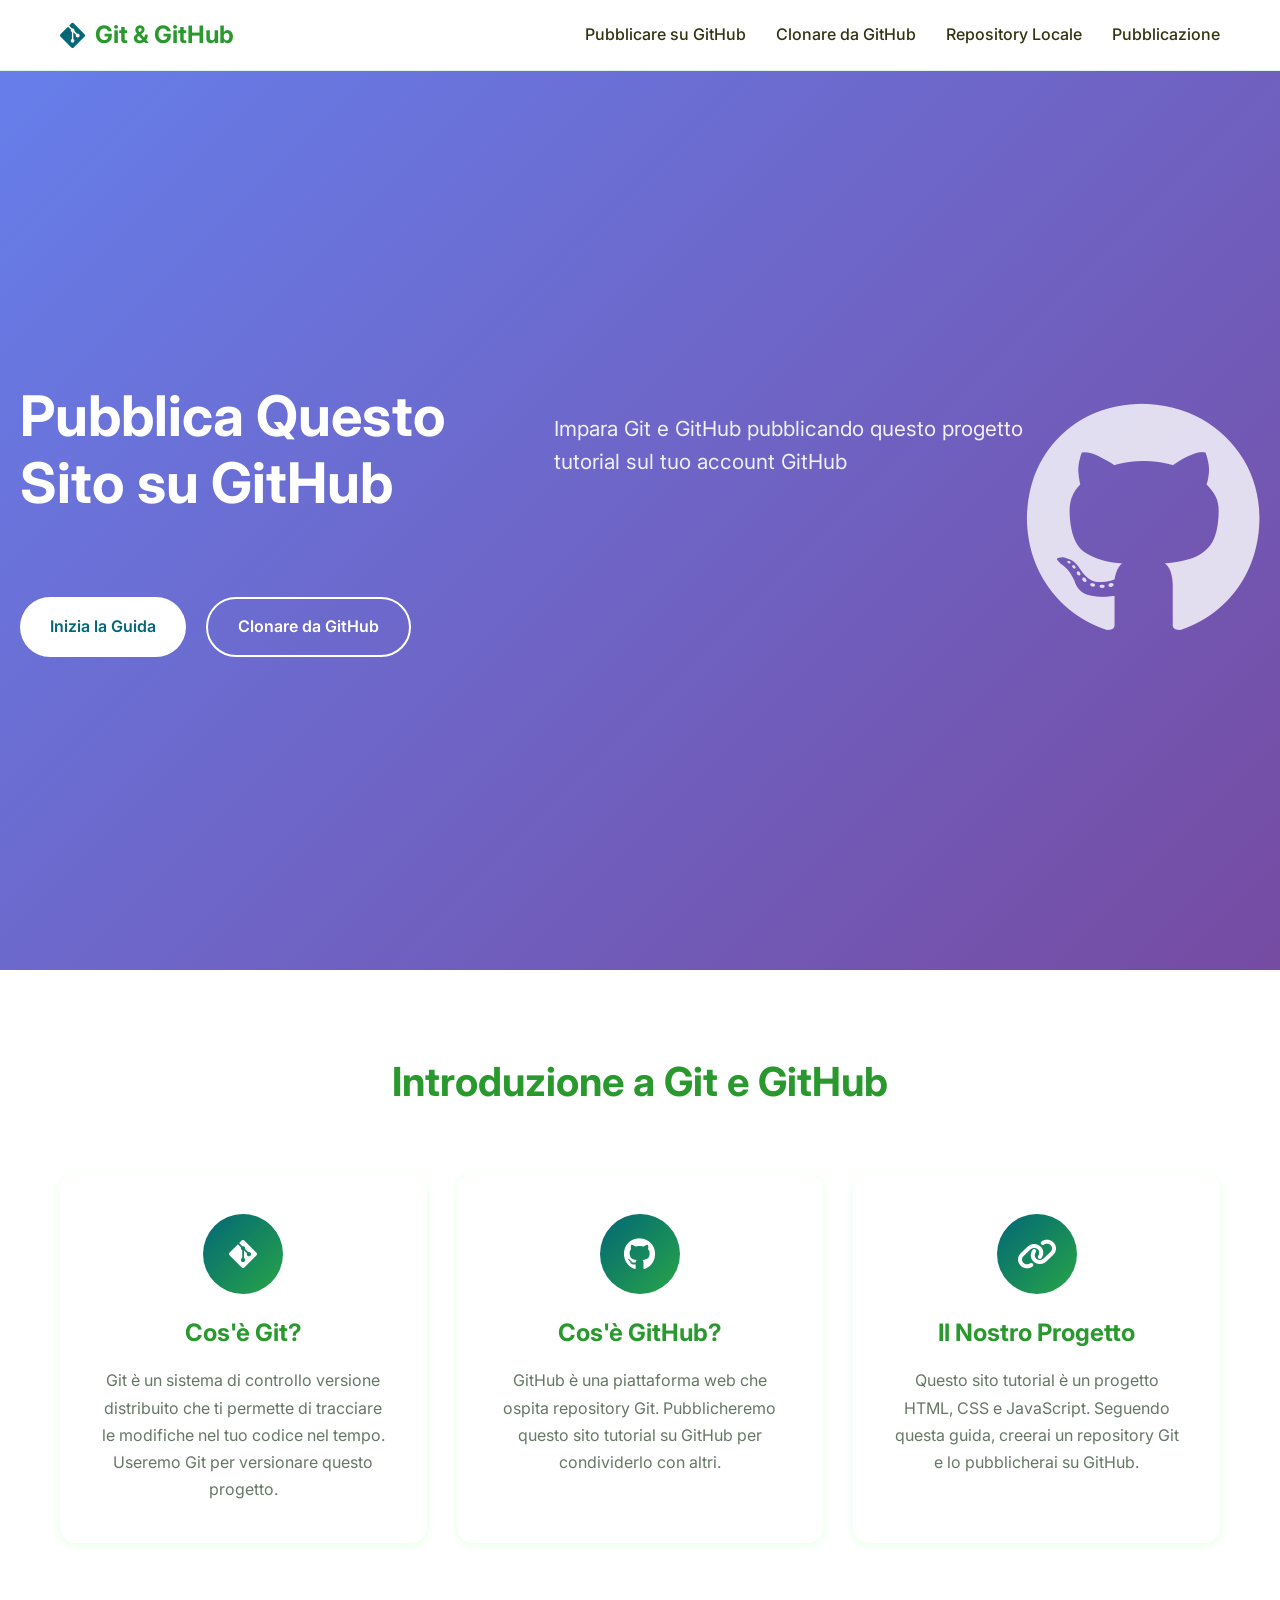
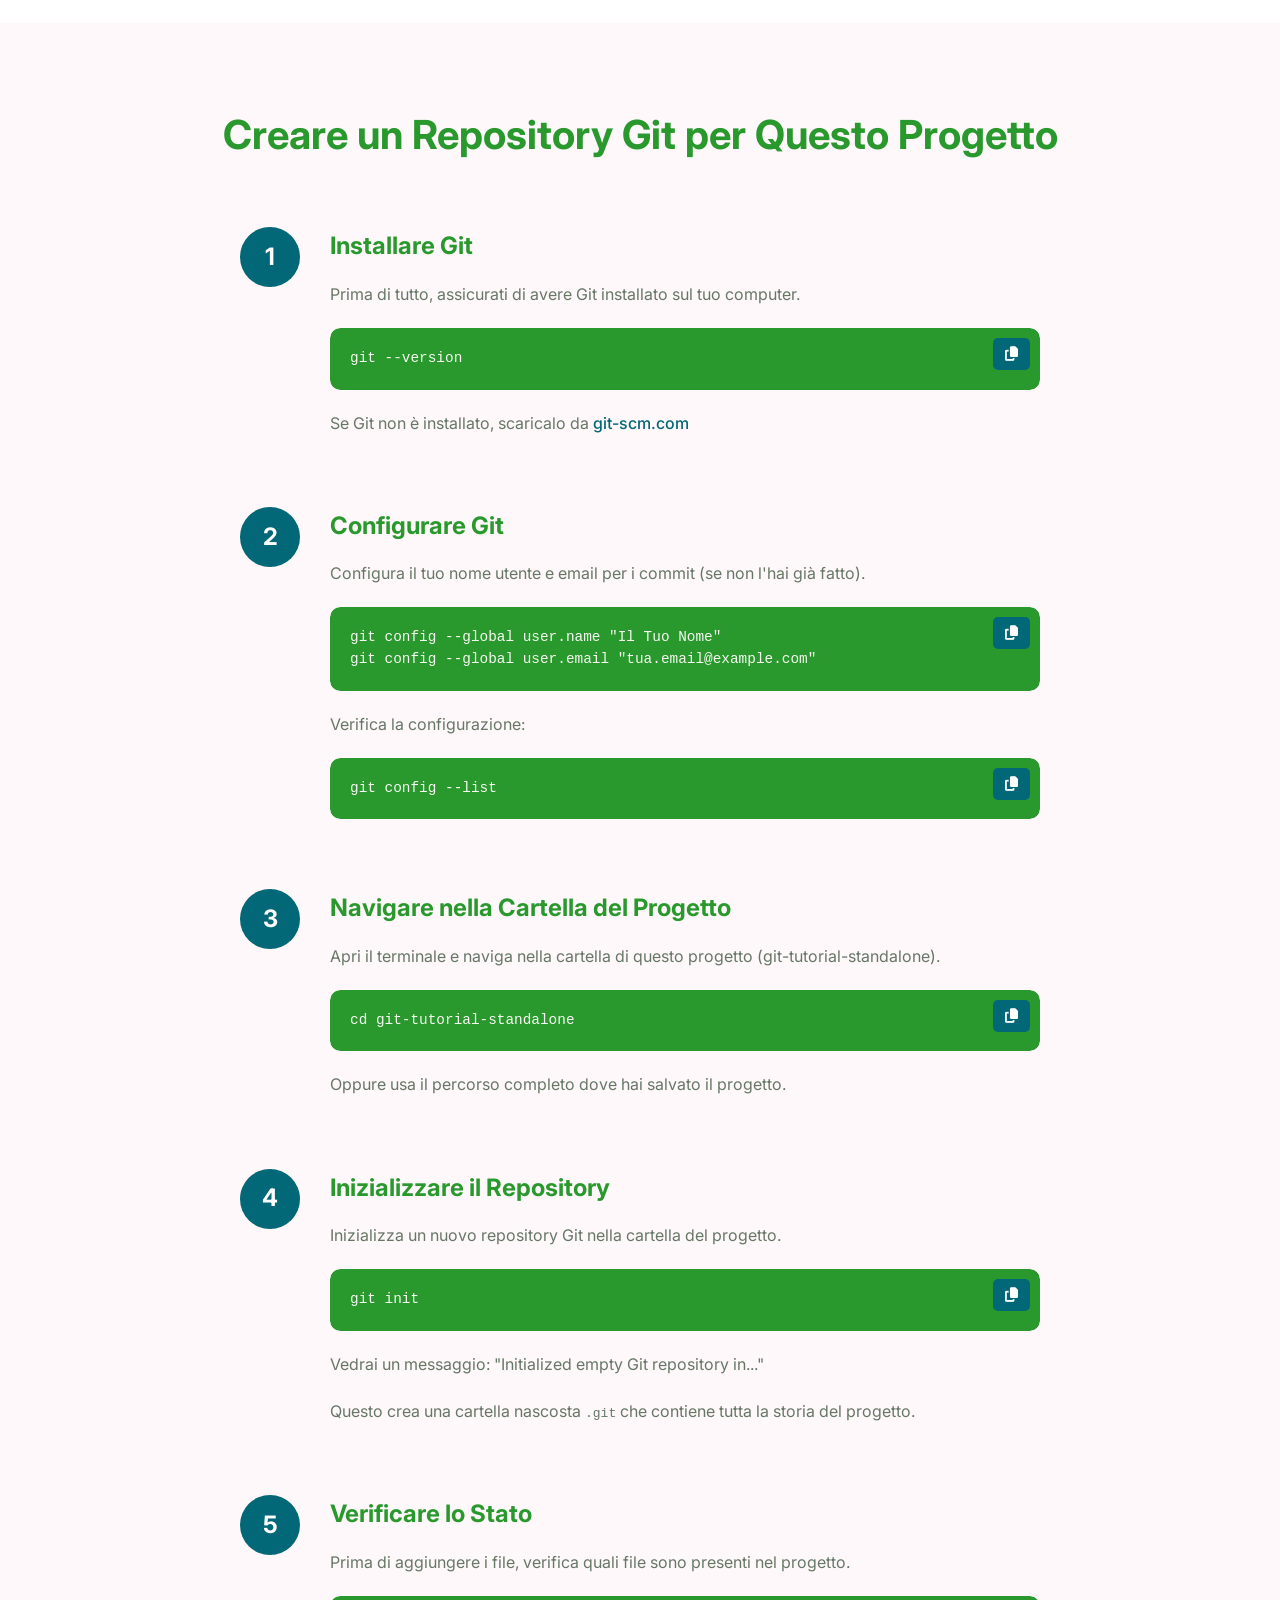
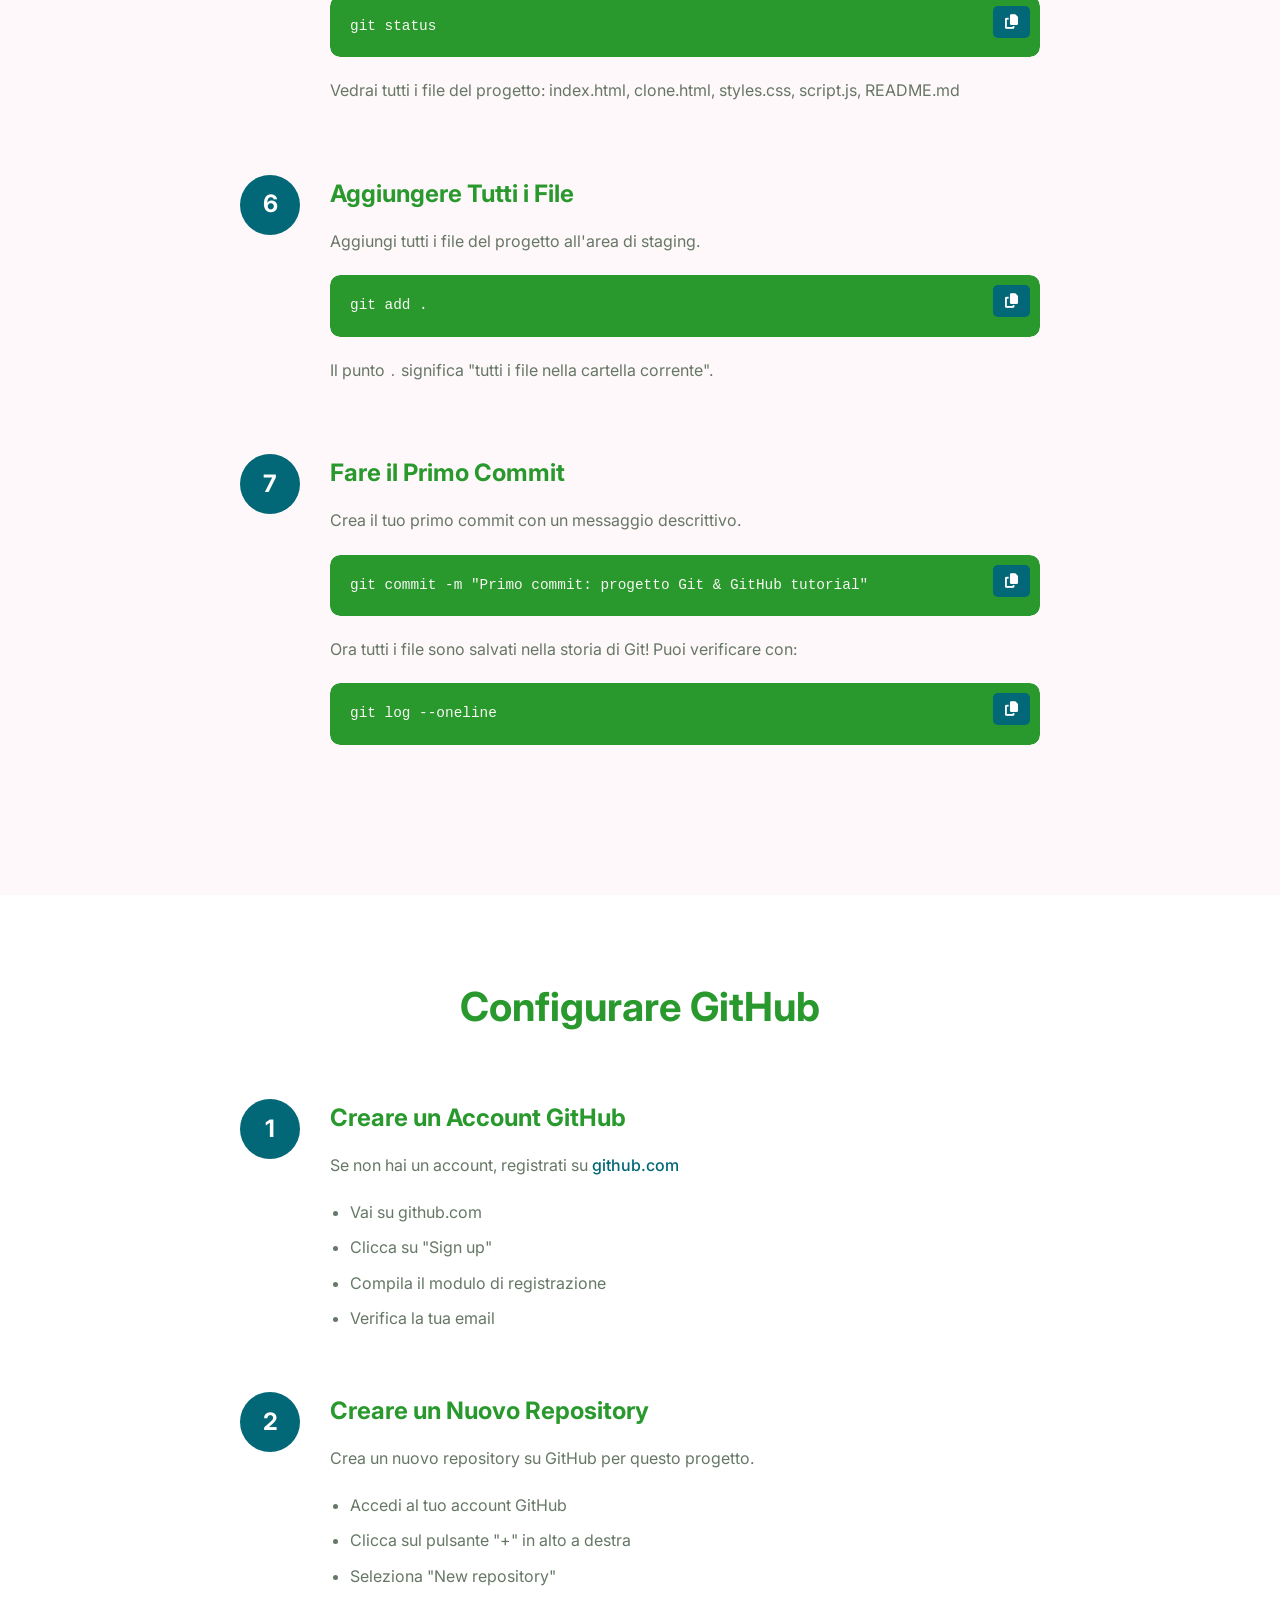
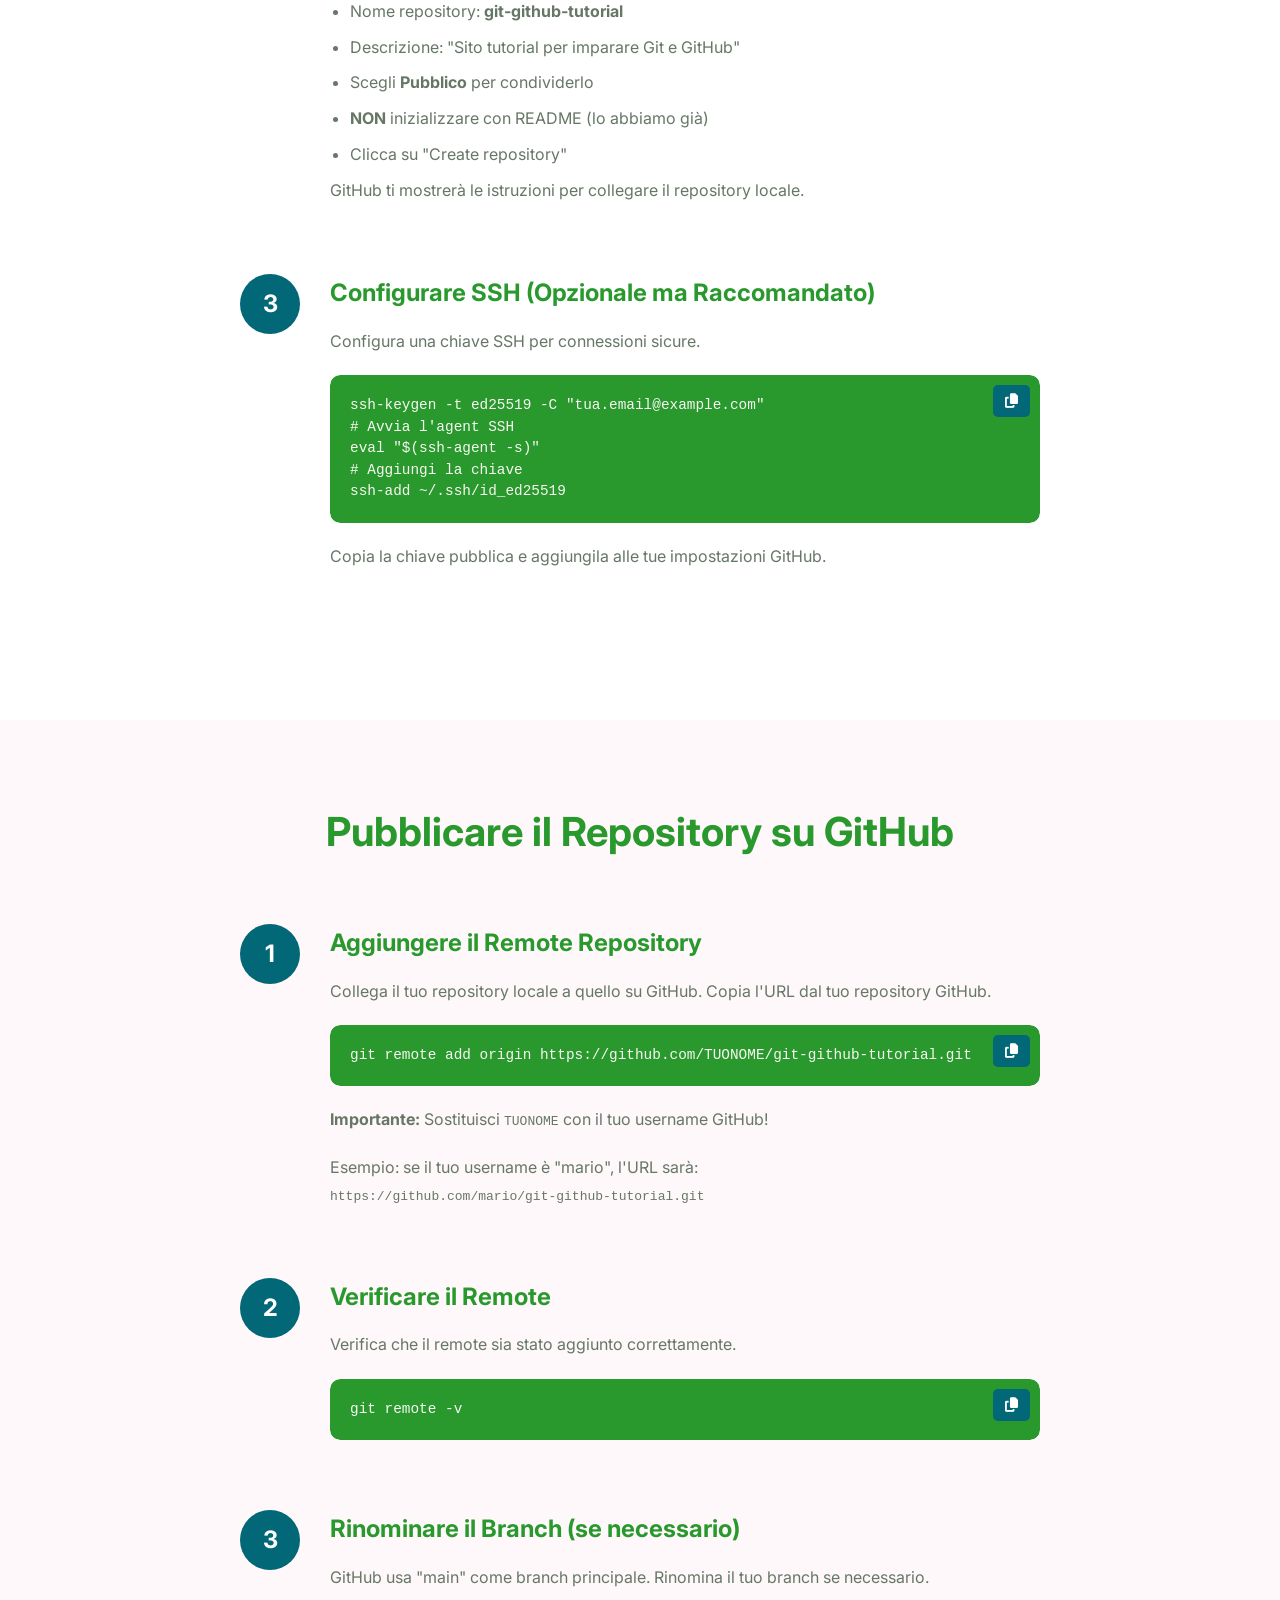
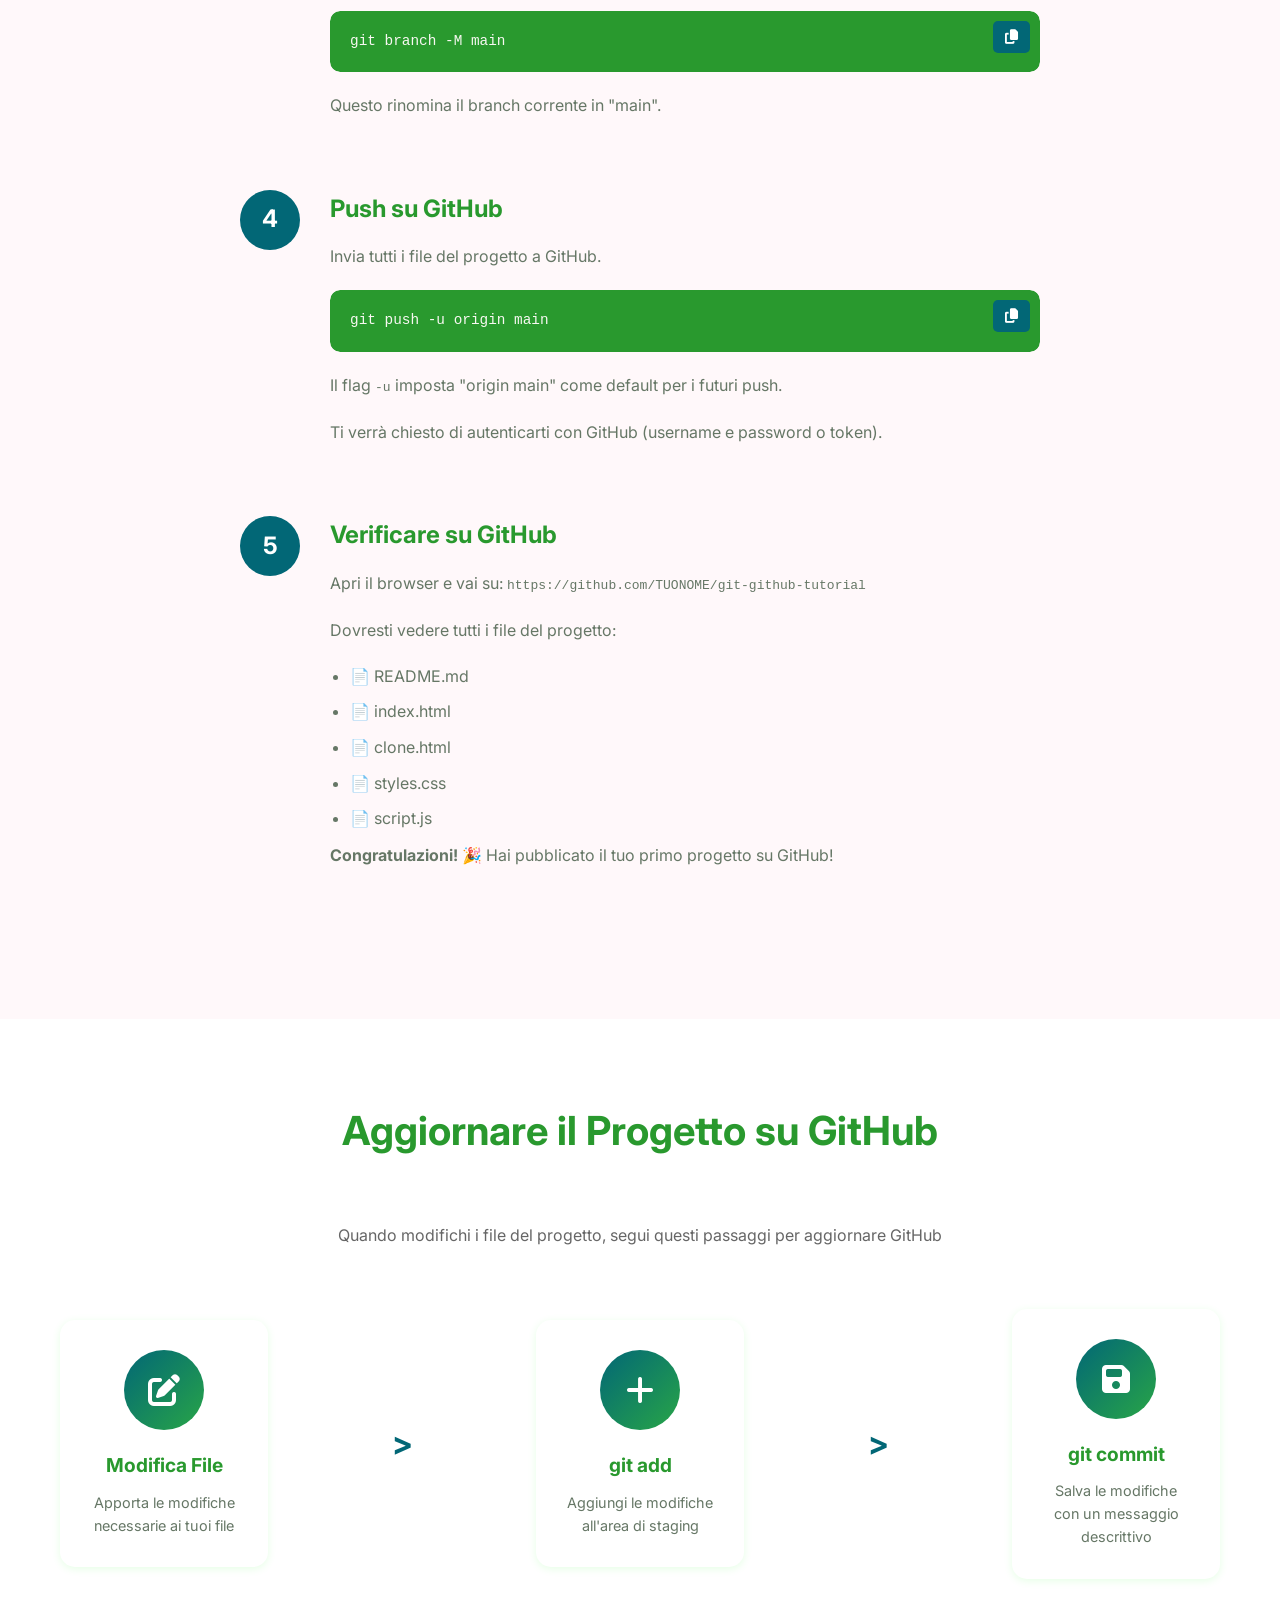
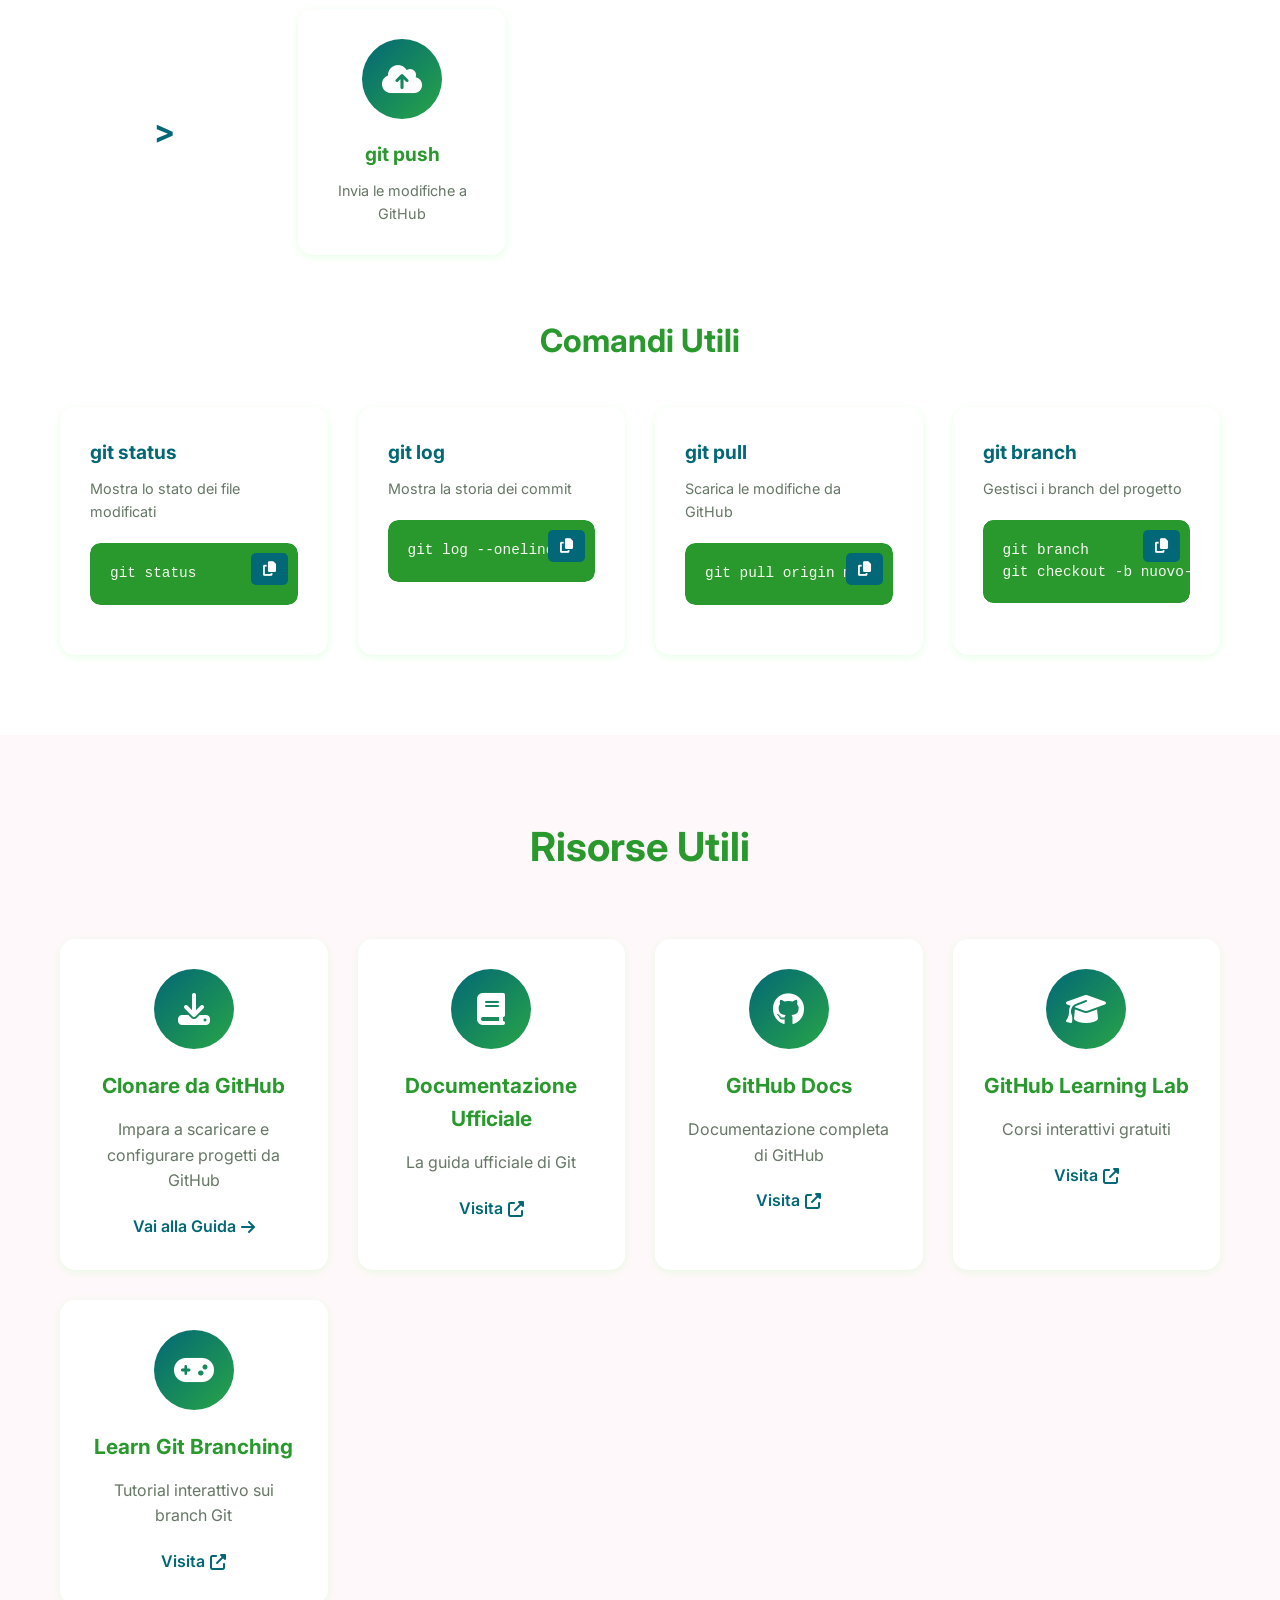
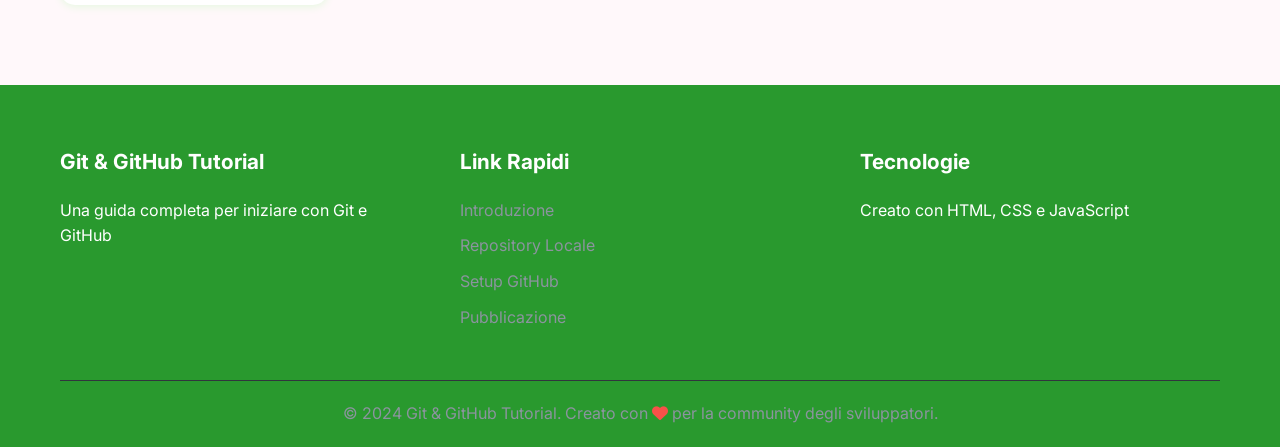
==== index.html @ 76f64893 "Add files via upload" ====
<!DOCTYPE html>
<html lang="it">
<head>
    <meta charset="UTF-8">
    <meta name="viewport" content="width=device-width, initial-scale=1.0">
    <title>Git & GitHub - Guida Completa</title>
    <link rel="stylesheet" href="styles.css">
    <link href="https://fonts.googleapis.com/css2?family=Inter:wght@300;400;500;600;700&display=swap" rel="stylesheet">
    <link rel="stylesheet" href="https://cdnjs.cloudflare.com/ajax/libs/font-awesome/6.4.0/css/all.min.css">
</head>
<body>
    <header>
        <nav class="navbar">
            <div class="nav-container">
                <div class="nav-logo">
                    <i class="fab fa-git-alt"></i>
                    <span>Git & GitHub</span>
                </div>
                <ul class="nav-menu">
                    <li><a href="index.html">Pubblicare su GitHub</a></li>
                    <li><a href="clone.html">Clonare da GitHub</a></li>
                    <li><a href="#local-repo">Repository Locale</a></li>
                    <li><a href="#publish">Pubblicazione</a></li>
                </ul>
                <div class="hamburger">
                    <span></span>
                    <span></span>
                    <span></span>
                </div>
            </div>
        </nav>
    </header>

    <main>
        <section id="hero">
            <div class="hero-content">
                <h1>Pubblica Questo Sito su GitHub</h1>
                <p>Impara Git e GitHub pubblicando questo progetto tutorial sul tuo account GitHub</p>
                <div class="hero-buttons">
                    <a href="#local-repo" class="btn btn-primary">Inizia la Guida</a>
                    <a href="clone.html" class="btn btn-secondary">Clonare da GitHub</a>
                </div>
            </div>
            <div class="hero-image">
                <i class="fab fa-github"></i>
            </div>
        </section>

        <section id="introduction" class="section">
            <div class="container">
                <h2>Introduzione a Git e GitHub</h2>
                <div class="cards-grid">
                    <div class="card">
                        <div class="card-icon">
                            <i class="fab fa-git-alt"></i>
                        </div>
                        <h3>Cos'è Git?</h3>
                        <p>Git è un sistema di controllo versione distribuito che ti permette di tracciare le modifiche nel tuo codice nel tempo. Useremo Git per versionare questo progetto.</p>
                    </div>
                    <div class="card">
                        <div class="card-icon">
                            <i class="fab fa-github"></i>
                        </div>
                        <h3>Cos'è GitHub?</h3>
                        <p>GitHub è una piattaforma web che ospita repository Git. Pubblicheremo questo sito tutorial su GitHub per condividerlo con altri.</p>
                    </div>
                    <div class="card">
                        <div class="card-icon">
                            <i class="fas fa-link"></i>
                        </div>
                        <h3>Il Nostro Progetto</h3>
                        <p>Questo sito tutorial è un progetto HTML, CSS e JavaScript. Seguendo questa guida, creerai un repository Git e lo pubblicherai su GitHub.</p>
                    </div>
                </div>
            </div>
        </section>

        <section id="local-repo" class="section section-dark">
            <div class="container">
                <h2>Creare un Repository Git per Questo Progetto</h2>
                <div class="steps-container">
                    <div class="step" data-step="1">
                        <div class="step-number">1</div>
                        <div class="step-content">
                            <h3>Installare Git</h3>
                            <p>Prima di tutto, assicurati di avere Git installato sul tuo computer.</p>
                            <div class="code-block">
                                <button class="copy-btn" data-code="git --version">
                                    <i class="fas fa-copy"></i>
                                </button>
                                <pre><code>git --version</code></pre>
                            </div>
                            <p>Se Git non è installato, scaricalo da <a href="https://git-scm.com" target="_blank">git-scm.com</a></p>
                        </div>
                    </div>

                    <div class="step" data-step="2">
                        <div class="step-number">2</div>
                        <div class="step-content">
                            <h3>Configurare Git</h3>
                            <p>Configura il tuo nome utente e email per i commit (se non l'hai già fatto).</p>
                            <div class="code-block">
                                <button class="copy-btn" data-code="git config --global user.name &quot;Il Tuo Nome&quot;&#10;git config --global user.email &quot;tua.email@example.com&quot;">
                                    <i class="fas fa-copy"></i>
                                </button>
                                <pre><code>git config --global user.name "Il Tuo Nome"
git config --global user.email "tua.email@example.com"</code></pre>
                            </div>
                            <p>Verifica la configurazione:</p>
                            <div class="code-block">
                                <button class="copy-btn" data-code="git config --list">
                                    <i class="fas fa-copy"></i>
                                </button>
                                <pre><code>git config --list</code></pre>
                            </div>
                        </div>
                    </div>

                    <div class="step" data-step="3">
                        <div class="step-number">3</div>
                        <div class="step-content">
                            <h3>Navigare nella Cartella del Progetto</h3>
                            <p>Apri il terminale e naviga nella cartella di questo progetto (git-tutorial-standalone).</p>
                            <div class="code-block">
                                <button class="copy-btn" data-code="cd git-tutorial-standalone">
                                    <i class="fas fa-copy"></i>
                                </button>
                                <pre><code>cd git-tutorial-standalone</code></pre>
                            </div>
                            <p>Oppure usa il percorso completo dove hai salvato il progetto.</p>
                        </div>
                    </div>

                    <div class="step" data-step="4">
                        <div class="step-number">4</div>
                        <div class="step-content">
                            <h3>Inizializzare il Repository</h3>
                            <p>Inizializza un nuovo repository Git nella cartella del progetto.</p>
                            <div class="code-block">
                                <button class="copy-btn" data-code="git init">
                                    <i class="fas fa-copy"></i>
                                </button>
                                <pre><code>git init</code></pre>
                            </div>
                            <p>Vedrai un messaggio: "Initialized empty Git repository in..."</p>
                            <p>Questo crea una cartella nascosta <code>.git</code> che contiene tutta la storia del progetto.</p>
                        </div>
                    </div>

                    <div class="step" data-step="5">
                        <div class="step-number">5</div>
                        <div class="step-content">
                            <h3>Verificare lo Stato</h3>
                            <p>Prima di aggiungere i file, verifica quali file sono presenti nel progetto.</p>
                            <div class="code-block">
                                <button class="copy-btn" data-code="git status">
                                    <i class="fas fa-copy"></i>
                                </button>
                                <pre><code>git status</code></pre>
                            </div>
                            <p>Vedrai tutti i file del progetto: index.html, clone.html, styles.css, script.js, README.md</p>
                        </div>
                    </div>

                    <div class="step" data-step="6">
                        <div class="step-number">6</div>
                        <div class="step-content">
                            <h3>Aggiungere Tutti i File</h3>
                            <p>Aggiungi tutti i file del progetto all'area di staging.</p>
                            <div class="code-block">
                                <button class="copy-btn" data-code="git add .">
                                    <i class="fas fa-copy"></i>
                                </button>
                                <pre><code>git add .</code></pre>
                            </div>
                            <p>Il punto <code>.</code> significa "tutti i file nella cartella corrente".</p>
                        </div>
                    </div>

                    <div class="step" data-step="7">
                        <div class="step-number">7</div>
                        <div class="step-content">
                            <h3>Fare il Primo Commit</h3>
                            <p>Crea il tuo primo commit con un messaggio descrittivo.</p>
                            <div class="code-block">
                                <button class="copy-btn" data-code="git commit -m &quot;Primo commit: progetto Git & GitHub tutorial&quot;">
                                    <i class="fas fa-copy"></i>
                                </button>
                                <pre><code>git commit -m "Primo commit: progetto Git & GitHub tutorial"</code></pre>
                            </div>
                            <p>Ora tutti i file sono salvati nella storia di Git! Puoi verificare con:</p>
                            <div class="code-block">
                                <button class="copy-btn" data-code="git log --oneline">
                                    <i class="fas fa-copy"></i>
                                </button>
                                <pre><code>git log --oneline</code></pre>
                            </div>
                        </div>
                    </div>
                </div>
            </div>
        </section>

        <section id="github-setup" class="section">
            <div class="container">
                <h2>Configurare GitHub</h2>
                <div class="steps-container">
                    <div class="step" data-step="1">
                        <div class="step-number">1</div>
                        <div class="step-content">
                            <h3>Creare un Account GitHub</h3>
                            <p>Se non hai un account, registrati su <a href="https://github.com" target="_blank">github.com</a></p>
                            <ul>
                                <li>Vai su github.com</li>
                                <li>Clicca su "Sign up"</li>
                                <li>Compila il modulo di registrazione</li>
                                <li>Verifica la tua email</li>
                            </ul>
                        </div>
                    </div>

                    <div class="step" data-step="2">
                        <div class="step-number">2</div>
                        <div class="step-content">
                            <h3>Creare un Nuovo Repository</h3>
                            <p>Crea un nuovo repository su GitHub per questo progetto.</p>
                            <ul>
                                <li>Accedi al tuo account GitHub</li>
                                <li>Clicca sul pulsante "+" in alto a destra</li>
                                <li>Seleziona "New repository"</li>
                                <li>Nome repository: <strong>git-github-tutorial</strong></li>
                                <li>Descrizione: "Sito tutorial per imparare Git e GitHub"</li>
                                <li>Scegli <strong>Pubblico</strong> per condividerlo</li>
                                <li><strong>NON</strong> inizializzare con README (lo abbiamo già)</li>
                                <li>Clicca su "Create repository"</li>
                            </ul>
                            <p>GitHub ti mostrerà le istruzioni per collegare il repository locale.</p>
                        </div>
                    </div>

                    <div class="step" data-step="3">
                        <div class="step-number">3</div>
                        <div class="step-content">
                            <h3>Configurare SSH (Opzionale ma Raccomandato)</h3>
                            <p>Configura una chiave SSH per connessioni sicure.</p>
                            <div class="code-block">
                                <button class="copy-btn" data-code="ssh-keygen -t ed25519 -C &quot;tua.email@example.com&quot;&#10;# Avvia l'agent SSH&#10;eval &quot;$(ssh-agent -s)&quot;&#10;# Aggiungi la chiave&#10;ssh-add ~/.ssh/id_ed25519">
                                    <i class="fas fa-copy"></i>
                                </button>
                                <pre><code>ssh-keygen -t ed25519 -C "tua.email@example.com"
# Avvia l'agent SSH
eval "$(ssh-agent -s)"
# Aggiungi la chiave
ssh-add ~/.ssh/id_ed25519</code></pre>
                            </div>
                            <p>Copia la chiave pubblica e aggiungila alle tue impostazioni GitHub.</p>
                        </div>
                    </div>
                </div>
            </div>
        </section>

        <section id="publish" class="section section-dark">
            <div class="container">
                <h2>Pubblicare il Repository su GitHub</h2>
                <div class="steps-container">
                    <div class="step" data-step="1">
                        <div class="step-number">1</div>
                        <div class="step-content">
                            <h3>Aggiungere il Remote Repository</h3>
                            <p>Collega il tuo repository locale a quello su GitHub. Copia l'URL dal tuo repository GitHub.</p>
                            <div class="code-block">
                                <button class="copy-btn" data-code="git remote add origin https://github.com/TUONOME/git-github-tutorial.git">
                                    <i class="fas fa-copy"></i>
                                </button>
                                <pre><code>git remote add origin https://github.com/TUONOME/git-github-tutorial.git</code></pre>
                            </div>
                            <p><strong>Importante:</strong> Sostituisci <code>TUONOME</code> con il tuo username GitHub!</p>
                            <p>Esempio: se il tuo username è "mario", l'URL sarà:<br>
                            <code>https://github.com/mario/git-github-tutorial.git</code></p>
                        </div>
                    </div>

                    <div class="step" data-step="2">
                        <div class="step-number">2</div>
                        <div class="step-content">
                            <h3>Verificare il Remote</h3>
                            <p>Verifica che il remote sia stato aggiunto correttamente.</p>
                            <div class="code-block">
                                <button class="copy-btn" data-code="git remote -v">
                                    <i class="fas fa-copy"></i>
                                </button>
                                <pre><code>git remote -v</code></pre>
                            </div>
                        </div>
                    </div>

                    <div class="step" data-step="3">
                        <div class="step-number">3</div>
                        <div class="step-content">
                            <h3>Rinominare il Branch (se necessario)</h3>
                            <p>GitHub usa "main" come branch principale. Rinomina il tuo branch se necessario.</p>
                            <div class="code-block">
                                <button class="copy-btn" data-code="git branch -M main">
                                    <i class="fas fa-copy"></i>
                                </button>
                                <pre><code>git branch -M main</code></pre>
                            </div>
                            <p>Questo rinomina il branch corrente in "main".</p>
                        </div>
                    </div>

                    <div class="step" data-step="4">
                        <div class="step-number">4</div>
                        <div class="step-content">
                            <h3>Push su GitHub</h3>
                            <p>Invia tutti i file del progetto a GitHub.</p>
                            <div class="code-block">
                                <button class="copy-btn" data-code="git push -u origin main">
                                    <i class="fas fa-copy"></i>
                                </button>
                                <pre><code>git push -u origin main</code></pre>
                            </div>
                            <p>Il flag <code>-u</code> imposta "origin main" come default per i futuri push.</p>
                            <p>Ti verrà chiesto di autenticarti con GitHub (username e password o token).</p>
                        </div>
                    </div>

                    <div class="step" data-step="5">
                        <div class="step-number">5</div>
                        <div class="step-content">
                            <h3>Verificare su GitHub</h3>
                            <p>Apri il browser e vai su: <code>https://github.com/TUONOME/git-github-tutorial</code></p>
                            <p>Dovresti vedere tutti i file del progetto:</p>
                            <ul>
                                <li>📄 README.md</li>
                                <li>📄 index.html</li>
                                <li>📄 clone.html</li>
                                <li>📄 styles.css</li>
                                <li>📄 script.js</li>
                            </ul>
                            <p><strong>Congratulazioni! 🎉</strong> Hai pubblicato il tuo primo progetto su GitHub!</p>
                        </div>
                    </div>
                </div>
            </div>
        </section>

        <section id="workflow" class="section">
            <div class="container">
                <h2>Aggiornare il Progetto su GitHub</h2>
                <p style="text-align: center; max-width: 800px; margin: 0 auto 40px; color: #666;">Quando modifichi i file del progetto, segui questi passaggi per aggiornare GitHub</p>
                <div class="workflow-diagram">
                    <div class="workflow-step">
                        <div class="workflow-icon">
                            <i class="fas fa-edit"></i>
                        </div>
                        <h3>Modifica File</h3>
                        <p>Apporta le modifiche necessarie ai tuoi file</p>
                    </div>
                    <div class="workflow-arrow">></div>
                    <div class="workflow-step">
                        <div class="workflow-icon">
                            <i class="fas fa-plus"></i>
                        </div>
                        <h3>git add</h3>
                        <p>Aggiungi le modifiche all'area di staging</p>
                    </div>
                    <div class="workflow-arrow">></div>
                    <div class="workflow-step">
                        <div class="workflow-icon">
                            <i class="fas fa-save"></i>
                        </div>
                        <h3>git commit</h3>
                        <p>Salva le modifiche con un messaggio descrittivo</p>
                    </div>
                    <div class="workflow-arrow">></div>
                    <div class="workflow-step">
                        <div class="workflow-icon">
                            <i class="fas fa-cloud-upload-alt"></i>
                        </div>
                        <h3>git push</h3>
                        <p>Invia le modifiche a GitHub</p>
                    </div>
                </div>

                <div class="commands-reference">
                    <h3>Comandi Utili</h3>
                    <div class="commands-grid">
                        <div class="command-card">
                            <h4>git status</h4>
                            <p>Mostra lo stato dei file modificati</p>
                            <div class="code-block">
                                <button class="copy-btn" data-code="git status">
                                    <i class="fas fa-copy"></i>
                                </button>
                                <pre><code>git status</code></pre>
                            </div>
                        </div>
                        <div class="command-card">
                            <h4>git log</h4>
                            <p>Mostra la storia dei commit</p>
                            <div class="code-block">
                                <button class="copy-btn" data-code="git log --oneline">
                                    <i class="fas fa-copy"></i>
                                </button>
                                <pre><code>git log --oneline</code></pre>
                            </div>
                        </div>
                        <div class="command-card">
                            <h4>git pull</h4>
                            <p>Scarica le modifiche da GitHub</p>
                            <div class="code-block">
                                <button class="copy-btn" data-code="git pull origin main">
                                    <i class="fas fa-copy"></i>
                                </button>
                                <pre><code>git pull origin main</code></pre>
                            </div>
                        </div>
                        <div class="command-card">
                            <h4>git branch</h4>
                            <p>Gestisci i branch del progetto</p>
                            <div class="code-block">
                                <button class="copy-btn" data-code="git branch&#10;git checkout -b nuovo-branch">
                                    <i class="fas fa-copy"></i>
                                </button>
                                <pre><code>git branch
git checkout -b nuovo-branch</code></pre>
                            </div>
                        </div>
                    </div>
                </div>
            </div>
        </section>

        <section id="resources" class="section section-dark">
            <div class="container">
                <h2>Risorse Utili</h2>
                <div class="resources-grid">
                    <div class="resource-card">
                        <div class="resource-icon">
                            <i class="fas fa-download"></i>
                        </div>
                        <h3>Clonare da GitHub</h3>
                        <p>Impara a scaricare e configurare progetti da GitHub</p>
                        <a href="clone.html" class="resource-link">Vai alla Guida <i class="fas fa-arrow-right"></i></a>
                    </div>
                    <div class="resource-card">
                        <div class="resource-icon">
                            <i class="fas fa-book"></i>
                        </div>
                        <h3>Documentazione Ufficiale</h3>
                        <p>La guida ufficiale di Git</p>
                        <a href="https://git-scm.com/doc" target="_blank" class="resource-link">Visita <i class="fas fa-external-link-alt"></i></a>
                    </div>
                    <div class="resource-card">
                        <div class="resource-icon">
                            <i class="fab fa-github"></i>
                        </div>
                        <h3>GitHub Docs</h3>
                        <p>Documentazione completa di GitHub</p>
                        <a href="https://docs.github.com" target="_blank" class="resource-link">Visita <i class="fas fa-external-link-alt"></i></a>
                    </div>
                    <div class="resource-card">
                        <div class="resource-icon">
                            <i class="fas fa-graduation-cap"></i>
                        </div>
                        <h3>GitHub Learning Lab</h3>
                        <p>Corsi interattivi gratuiti</p>
                        <a href="https://lab.github.com" target="_blank" class="resource-link">Visita <i class="fas fa-external-link-alt"></i></a>
                    </div>
                    <div class="resource-card">
                        <div class="resource-icon">
                            <i class="fas fa-gamepad"></i>
                        </div>
                        <h3>Learn Git Branching</h3>
                        <p>Tutorial interattivo sui branch Git</p>
                        <a href="https://learngitbranching.js.org" target="_blank" class="resource-link">Visita <i class="fas fa-external-link-alt"></i></a>
                    </div>
                </div>
            </div>
        </section>
    </main>

    <footer>
        <div class="container">
            <div class="footer-content">
                <div class="footer-section">
                    <h4>Git & GitHub Tutorial</h4>
                    <p>Una guida completa per iniziare con Git e GitHub</p>
                </div>
                <div class="footer-section">
                    <h4>Link Rapidi</h4>
                    <ul>
                        <li><a href="#introduction">Introduzione</a></li>
                        <li><a href="#local-repo">Repository Locale</a></li>
                        <li><a href="#github-setup">Setup GitHub</a></li>
                        <li><a href="#publish">Pubblicazione</a></li>
                    </ul>
                </div>
                <div class="footer-section">
                    <h4>Tecnologie</h4>
                    <p>Creato con HTML, CSS e JavaScript</p>
                </div>
            </div>
            <div class="footer-bottom">
                <p>&copy; 2024 Git & GitHub Tutorial. Creato con <i class="fas fa-heart"></i> per la community degli sviluppatori.</p>
            </div>
        </div>
    </footer>

    <script src="script.js"></script>
</body>
</html>
---- styles.css ----
/* Reset e Stili Base */
* {
    margin: 0;
    padding: 0;
    box-sizing: border-box;
}

:root {
    --primary-color: #026776;
    --secondary-color: #28a547;
    --dark-color: #29992e;
    --light-color: #fff8fa;
    --text-color: #331;
    --text-light: #676;
    --border-color: #e1f4e8;
    --shadow: 0 2px 8px rgba(0, 255, 0, 0.1);
    --shadow-hover: 0 4px 16px rgba(0, 0, 255, 0.15);
}

body {
    font-family: 'Inter', -apple-system, BlinkMacSystemFont, 'Segoe UI', Roboto, sans-serif;
    line-height: 1.6;
    color: var(--text-color);
    background-color: #fff;
}

.container {
    max-width: 1200px;
    margin: 0 auto;
    padding: 0 20px;
}

/* Navigation */
.navbar {
    background: rgba(255, 255, 255, 0.95);
    backdrop-filter: blur(10px);
    border-bottom: 1px solid var(--border-color);
    position: fixed;
    top: 0;
    width: 100%;
    z-index: 1000;
    transition: all 0.3s ease;
}

.nav-container {
    max-width: 1200px;
    margin: 0 auto;
    padding: 0 20px;
    display: flex;
    justify-content: space-between;
    align-items: center;
    height: 70px;
}

.nav-logo {
    display: flex;
    align-items: center;
    font-size: 1.5rem;
    font-weight: 700;
    color: var(--dark-color);
}

.nav-logo i {
    color: var(--primary-color);
    margin-right: 10px;
    font-size: 1.8rem;
}

.nav-menu {
    display: flex;
    list-style: none;
    gap: 30px;
}

.nav-menu a {
    text-decoration: none;
    color: var(--text-color);
    font-weight: 500;
    transition: color 0.3s ease;
    position: relative;
}

.nav-menu a:hover {
    color: var(--primary-color);
}

.nav-menu a::after {
    content: '';
    position: absolute;
    bottom: -5px;
    left: 0;
    width: 0;
    height: 2px;
    background: var(--primary-color);
    transition: width 0.3s ease;
}

.nav-menu a:hover::after {
    width: 100%;
}

.hamburger {
    display: none;
    flex-direction: column;
    cursor: pointer;
}

.hamburger span {
    width: 25px;
    height: 3px;
    background: var(--dark-color);
    margin: 3px 0;
    transition: 0.3s;
}

/* Hero Section */
#hero {
    min-height: 100vh;
    display: flex;
    align-items: center;
    background: linear-gradient(135deg, #667eea 0%, #764ba2 100%);
    color: white;
    padding: 0 20px;
    margin-top: 70px;
}

.hero-content {
    max-width: 1200px;
    margin: 0 auto;
    display: grid;
    grid-template-columns: 1fr 1fr;
    gap: 60px;
    align-items: center;
    width: 100%;
}

.hero-content h1 {
    font-size: 3.5rem;
    font-weight: 700;
    margin-bottom: 20px;
    line-height: 1.2;
}

.hero-content p {
    font-size: 1.3rem;
    margin-bottom: 30px;
    opacity: 0.9;
}

.hero-buttons {
    display: flex;
    gap: 20px;
    flex-wrap: wrap;
}

.btn {
    padding: 15px 30px;
    border: none;
    border-radius: 50px;
    font-size: 1rem;
    font-weight: 600;
    text-decoration: none;
    cursor: pointer;
    transition: all 0.3s ease;
    display: inline-flex;
    align-items: center;
    gap: 10px;
}

.btn-primary {
    background: white;
    color: var(--primary-color);
}

.btn-primary:hover {
    transform: translateY(-2px);
    box-shadow: 0 8px 25px rgba(0, 0, 0, 0.2);
}

.btn-secondary {
    background: transparent;
    color: white;
    border: 2px solid white;
}

.btn-secondary:hover {
    background: white;
    color: var(--primary-color);
}

.hero-image {
    display: flex;
    justify-content: center;
    align-items: center;
}

.hero-image i {
    font-size: 15rem;
    opacity: 0.8;
    animation: float 6s ease-in-out infinite;
}

@keyframes float {
    0%, 100% { transform: translateY(0px); }
    50% { transform: translateY(-20px); }
}

/* Sections */
.section {
    padding: 80px 0;
}

.section-dark {
    background: var(--light-color);
}

.section h2 {
    text-align: center;
    font-size: 2.5rem;
    font-weight: 700;
    margin-bottom: 60px;
    color: var(--dark-color);
}

/* Cards Grid */
.cards-grid {
    display: grid;
    grid-template-columns: repeat(auto-fit, minmax(300px, 1fr));
    gap: 30px;
    margin-top: 40px;
}

.card {
    background: white;
    padding: 40px;
    border-radius: 15px;
    box-shadow: var(--shadow);
    transition: all 0.3s ease;
    text-align: center;
}

.card:hover {
    transform: translateY(-5px);
    box-shadow: var(--shadow-hover);
}

.card-icon {
    width: 80px;
    height: 80px;
    margin: 0 auto 20px;
    background: linear-gradient(135deg, var(--primary-color), var(--secondary-color));
    border-radius: 50%;
    display: flex;
    align-items: center;
    justify-content: center;
    color: white;
    font-size: 2rem;
}

.card h3 {
    font-size: 1.5rem;
    margin-bottom: 15px;
    color: var(--dark-color);
}

.card p {
    color: var(--text-light);
    line-height: 1.7;
}

/* Steps */
.steps-container {
    max-width: 800px;
    margin: 0 auto;
}

.step {
    display: flex;
    gap: 30px;
    margin-bottom: 50px;
    align-items: flex-start;
}

.step-number {
    width: 60px;
    height: 60px;
    background: var(--primary-color);
    color: white;
    border-radius: 50%;
    display: flex;
    align-items: center;
    justify-content: center;
    font-size: 1.5rem;
    font-weight: 700;
    flex-shrink: 0;
}

.step-content {
    flex: 1;
}

.step-content h3 {
    font-size: 1.5rem;
    margin-bottom: 15px;
    color: var(--dark-color);
}

.step-content p {
    color: var(--text-light);
    margin-bottom: 20px;
    line-height: 1.7;
}

.step-content ul {
    margin-left: 20px;
    color: var(--text-light);
}

.step-content li {
    margin-bottom: 10px;
}

.step-content a {
    color: var(--primary-color);
    text-decoration: none;
    font-weight: 500;
}

.step-content a:hover {
    text-decoration: underline;
}

/* Code Blocks */
.code-block {
    position: relative;
    margin: 20px 0;
    border-radius: 10px;
    overflow: hidden;
}

.copy-btn {
    position: absolute;
    top: 10px;
    right: 10px;
    background: var(--primary-color);
    color: white;
    border: none;
    padding: 8px 12px;
    border-radius: 5px;
    cursor: pointer;
    font-size: 0.9rem;
    transition: all 0.3s ease;
    z-index: 10;
}

.copy-btn:hover {
    background: #0256cc;
}

.copy-btn.copied {
    background: var(--secondary-color);
}

.code-block pre {
    background: var(--dark-color);
    color: #f8f8f2;
    padding: 20px;
    border-radius: 10px;
    overflow-x: auto;
    font-family: 'Fira Code', 'Courier New', monospace;
    font-size: 0.9rem;
    line-height: 1.5;
}

.code-block code {
    display: block;
}

/* Workflow Diagram */
.workflow-diagram {
    display: grid;
    grid-template-columns: repeat(auto-fit, minmax(200px, 1fr));
    gap: 30px;
    margin: 60px 0;
    align-items: center;
}

.workflow-step {
    text-align: center;
    background: white;
    padding: 30px;
    border-radius: 15px;
    box-shadow: var(--shadow);
    transition: all 0.3s ease;
}

.workflow-step:hover {
    transform: translateY(-5px);
    box-shadow: var(--shadow-hover);
}

.workflow-icon {
    width: 80px;
    height: 80px;
    margin: 0 auto 20px;
    background: linear-gradient(135deg, var(--primary-color), var(--secondary-color));
    border-radius: 50%;
    display: flex;
    align-items: center;
    justify-content: center;
    color: white;
    font-size: 2rem;
}

.workflow-step h3 {
    font-size: 1.2rem;
    margin-bottom: 10px;
    color: var(--dark-color);
}

.workflow-step p {
    color: var(--text-light);
    font-size: 0.9rem;
}

.workflow-arrow {
    font-size: 2rem;
    color: var(--primary-color);
    text-align: center;
    font-weight: bold;
}

/* Commands Reference */
.commands-reference {
    margin-top: 60px;
}

.commands-reference h3 {
    text-align: center;
    font-size: 2rem;
    margin-bottom: 40px;
    color: var(--dark-color);
}

.commands-grid {
    display: grid;
    grid-template-columns: repeat(auto-fit, minmax(250px, 1fr));
    gap: 30px;
}

.command-card {
    background: white;
    padding: 30px;
    border-radius: 15px;
    box-shadow: var(--shadow);
    transition: all 0.3s ease;
}

.command-card:hover {
    transform: translateY(-5px);
    box-shadow: var(--shadow-hover);
}

.command-card h4 {
    font-size: 1.2rem;
    margin-bottom: 10px;
    color: var(--primary-color);
}

.command-card p {
    color: var(--text-light);
    margin-bottom: 20px;
    font-size: 0.9rem;
}

/* Resources Grid */
.resources-grid {
    display: grid;
    grid-template-columns: repeat(auto-fit, minmax(250px, 1fr));
    gap: 30px;
}

.resource-card {
    background: white;
    padding: 30px;
    border-radius: 15px;
    box-shadow: var(--shadow);
    text-align: center;
    transition: all 0.3s ease;
}

.resource-card:hover {
    transform: translateY(-5px);
    box-shadow: var(--shadow-hover);
}

.resource-icon {
    width: 80px;
    height: 80px;
    margin: 0 auto 20px;
    background: linear-gradient(135deg, var(--primary-color), var(--secondary-color));
    border-radius: 50%;
    display: flex;
    align-items: center;
    justify-content: center;
    color: white;
    font-size: 2rem;
}

.resource-card h3 {
    font-size: 1.3rem;
    margin-bottom: 15px;
    color: var(--dark-color);
}

.resource-card p {
    color: var(--text-light);
    margin-bottom: 20px;
}

.resource-link {
    color: var(--primary-color);
    text-decoration: none;
    font-weight: 600;
    display: inline-flex;
    align-items: center;
    gap: 5px;
    transition: all 0.3s ease;
}

.resource-link:hover {
    color: #0256cc;
    transform: translateX(5px);
}

/* Footer */
footer {
    background: var(--dark-color);
    color: white;
    padding: 60px 0 20px;
}

.footer-content {
    display: grid;
    grid-template-columns: repeat(auto-fit, minmax(250px, 1fr));
    gap: 40px;
    margin-bottom: 40px;
}

.footer-section h4 {
    font-size: 1.3rem;
    margin-bottom: 20px;
    color: white;
}

.footer-section ul {
    list-style: none;
}

.footer-section ul li {
    margin-bottom: 10px;
}

.footer-section a {
    color: #8b949e;
    text-decoration: none;
    transition: color 0.3s ease;
}

.footer-section a:hover {
    color: white;
}

.footer-bottom {
    text-align: center;
    padding-top: 20px;
    border-top: 1px solid #30363d;
    color: #8b949e;
}

.footer-bottom i {
    color: #f85149;
}

/* Responsive Design */
@media (max-width: 768px) {
    .hamburger {
        display: flex;
    }

    .nav-menu {
        position: fixed;
        left: -100%;
        top: 70px;
        flex-direction: column;
        background-color: white;
        width: 100%;
        text-align: center;
        transition: 0.3s;
        box-shadow: var(--shadow);
        padding: 20px 0;
    }

    .nav-menu.active {
        left: 0;
    }

    .hero-content {
        grid-template-columns: 1fr;
        text-align: center;
        gap: 40px;
    }

    .hero-content h1 {
        font-size: 2.5rem;
    }

    .hero-content p {
        font-size: 1.1rem;
    }

    .hero-buttons {
        justify-content: center;
    }

    .hero-image i {
        font-size: 10rem;
    }

    .workflow-diagram {
        grid-template-columns: 1fr;
    }

    .workflow-arrow {
        transform: rotate(90deg);
        margin: 20px 0;
    }

    .step {
        flex-direction: column;
        text-align: center;
    }

    .step-number {
        margin: 0 auto;
    }

    .cards-grid,
    .commands-grid,
    .resources-grid {
        grid-template-columns: 1fr;
    }

    .section h2 {
        font-size: 2rem;
    }
}

@media (max-width: 480px) {
    .hero-content h1 {
        font-size: 2rem;
    }

    .hero-content p {
        font-size: 1rem;
    }

    .btn {
        padding: 12px 24px;
        font-size: 0.9rem;
    }

    .card,
    .command-card,
    .resource-card {
        padding: 20px;
    }

    .code-block pre {
        padding: 15px;
        font-size: 0.8rem;
    }
}

/* Smooth Scrolling */
html {
    scroll-behavior: smooth;
}

/* Selection Color */
::selection {
    background: var(--primary-color);
    color: white;
}

/* Focus Styles */
a:focus,
button:focus {
    outline: 2px solid var(--primary-color);
    outline-offset: 2px;
}

/* Loading Animation */
.loading {
    display: inline-block;
    width: 20px;
    height: 20px;
    border: 3px solid rgba(255, 255, 255, 0.3);
    border-radius: 50%;
    border-top-color: white;
    animation: spin 1s ease-in-out infinite;
}

@keyframes spin {
    to { transform: rotate(360deg); }
}
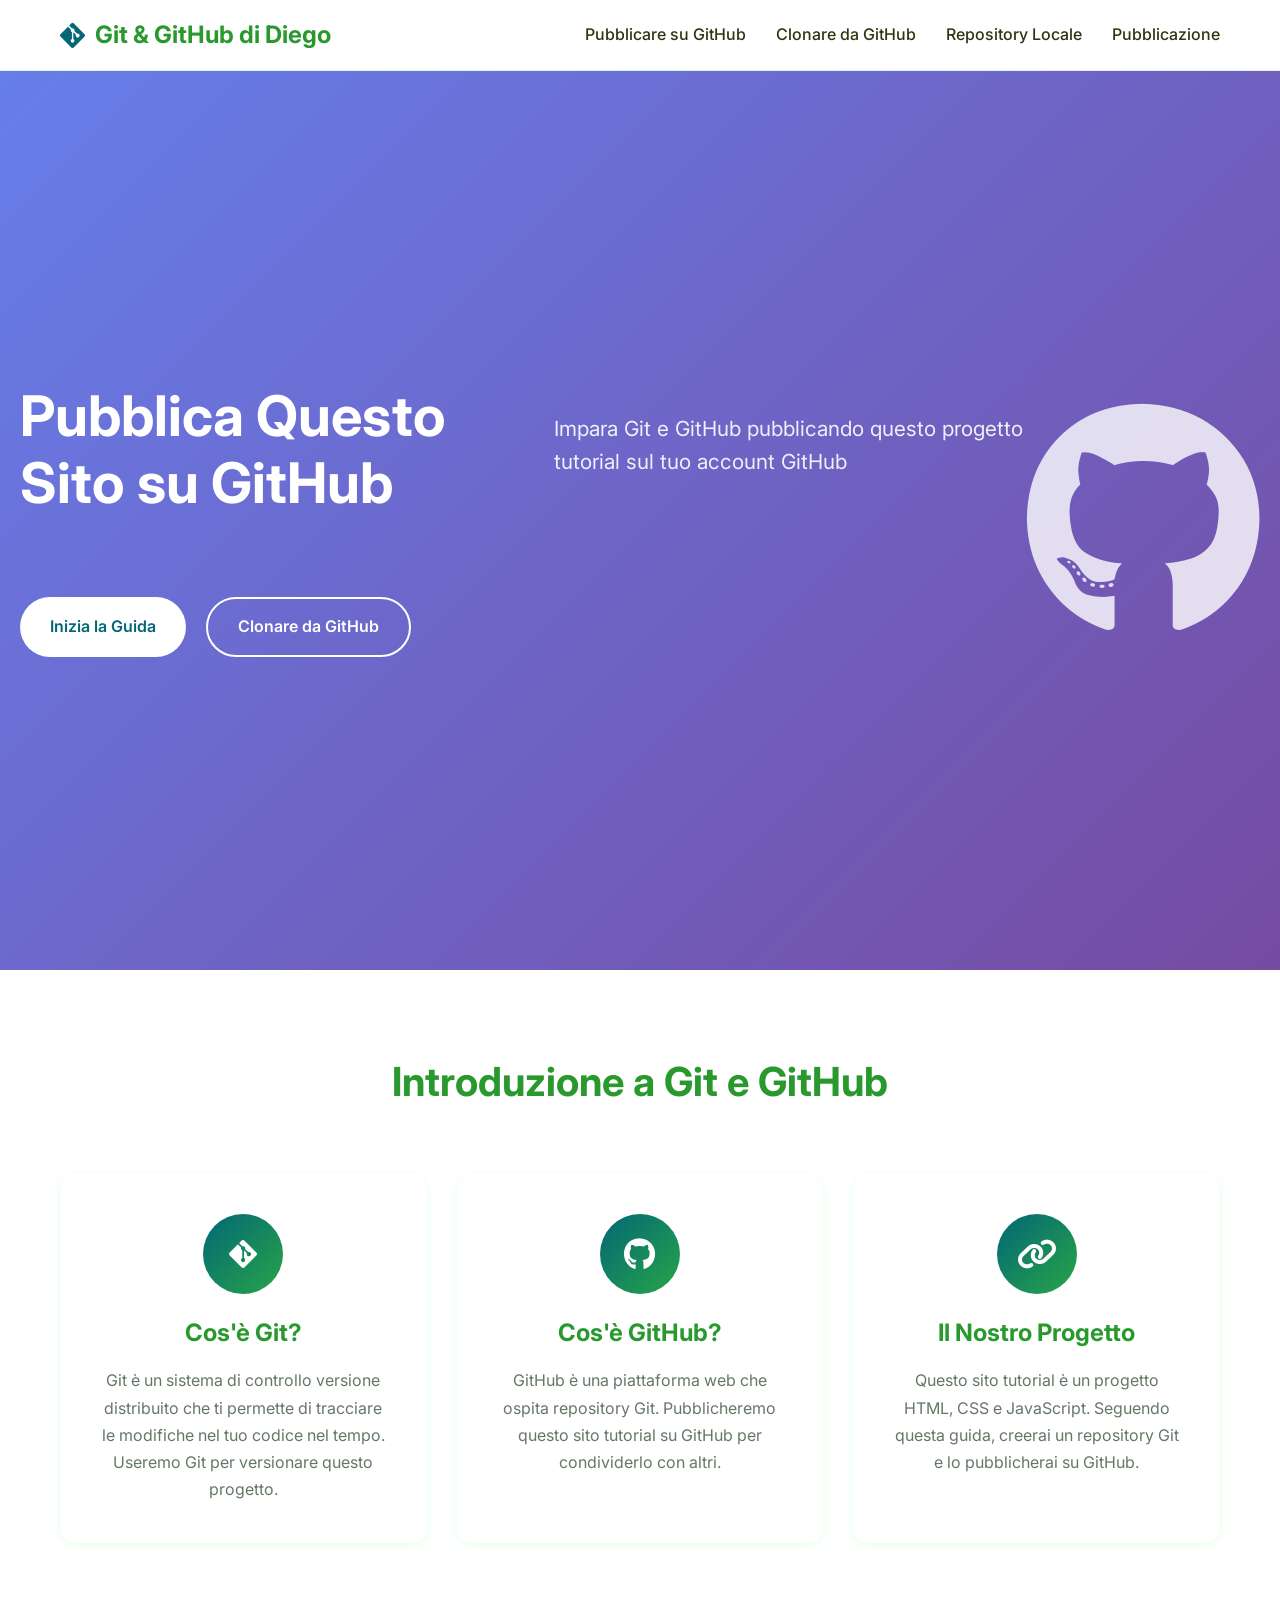
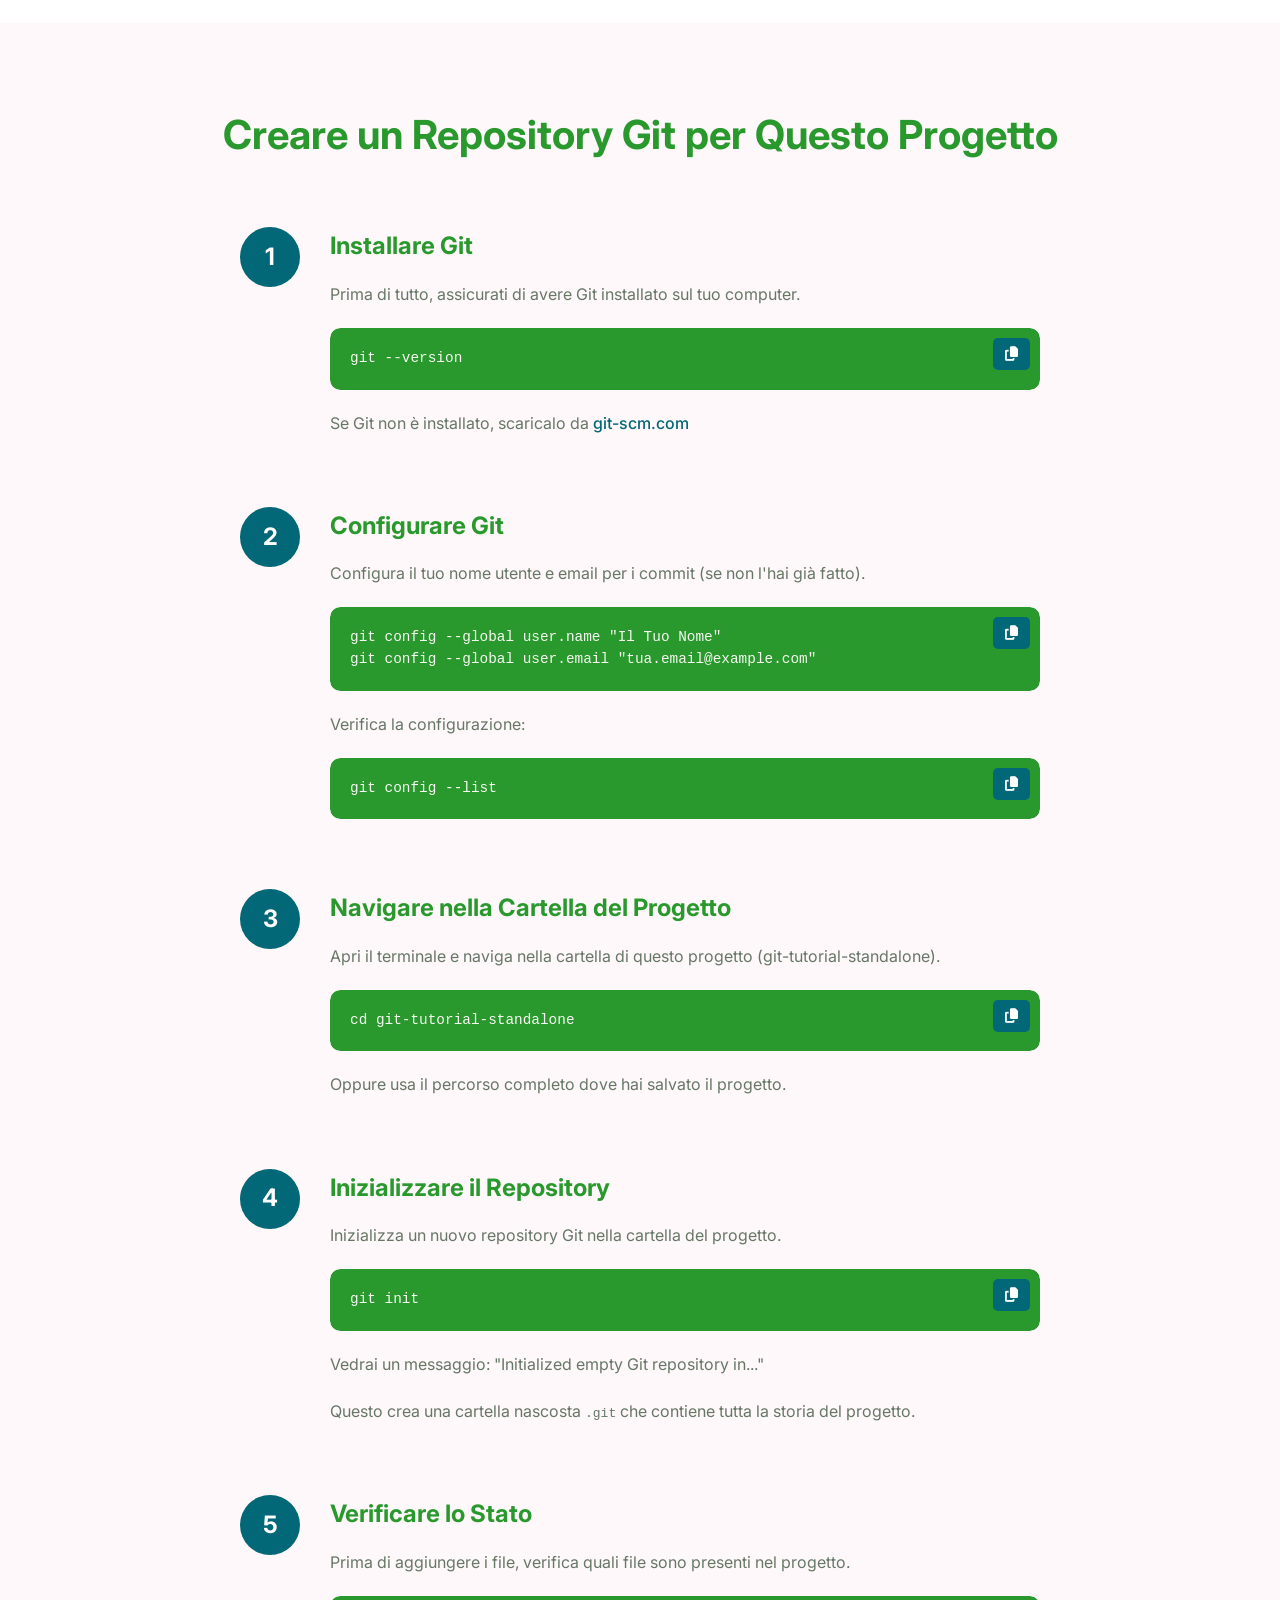
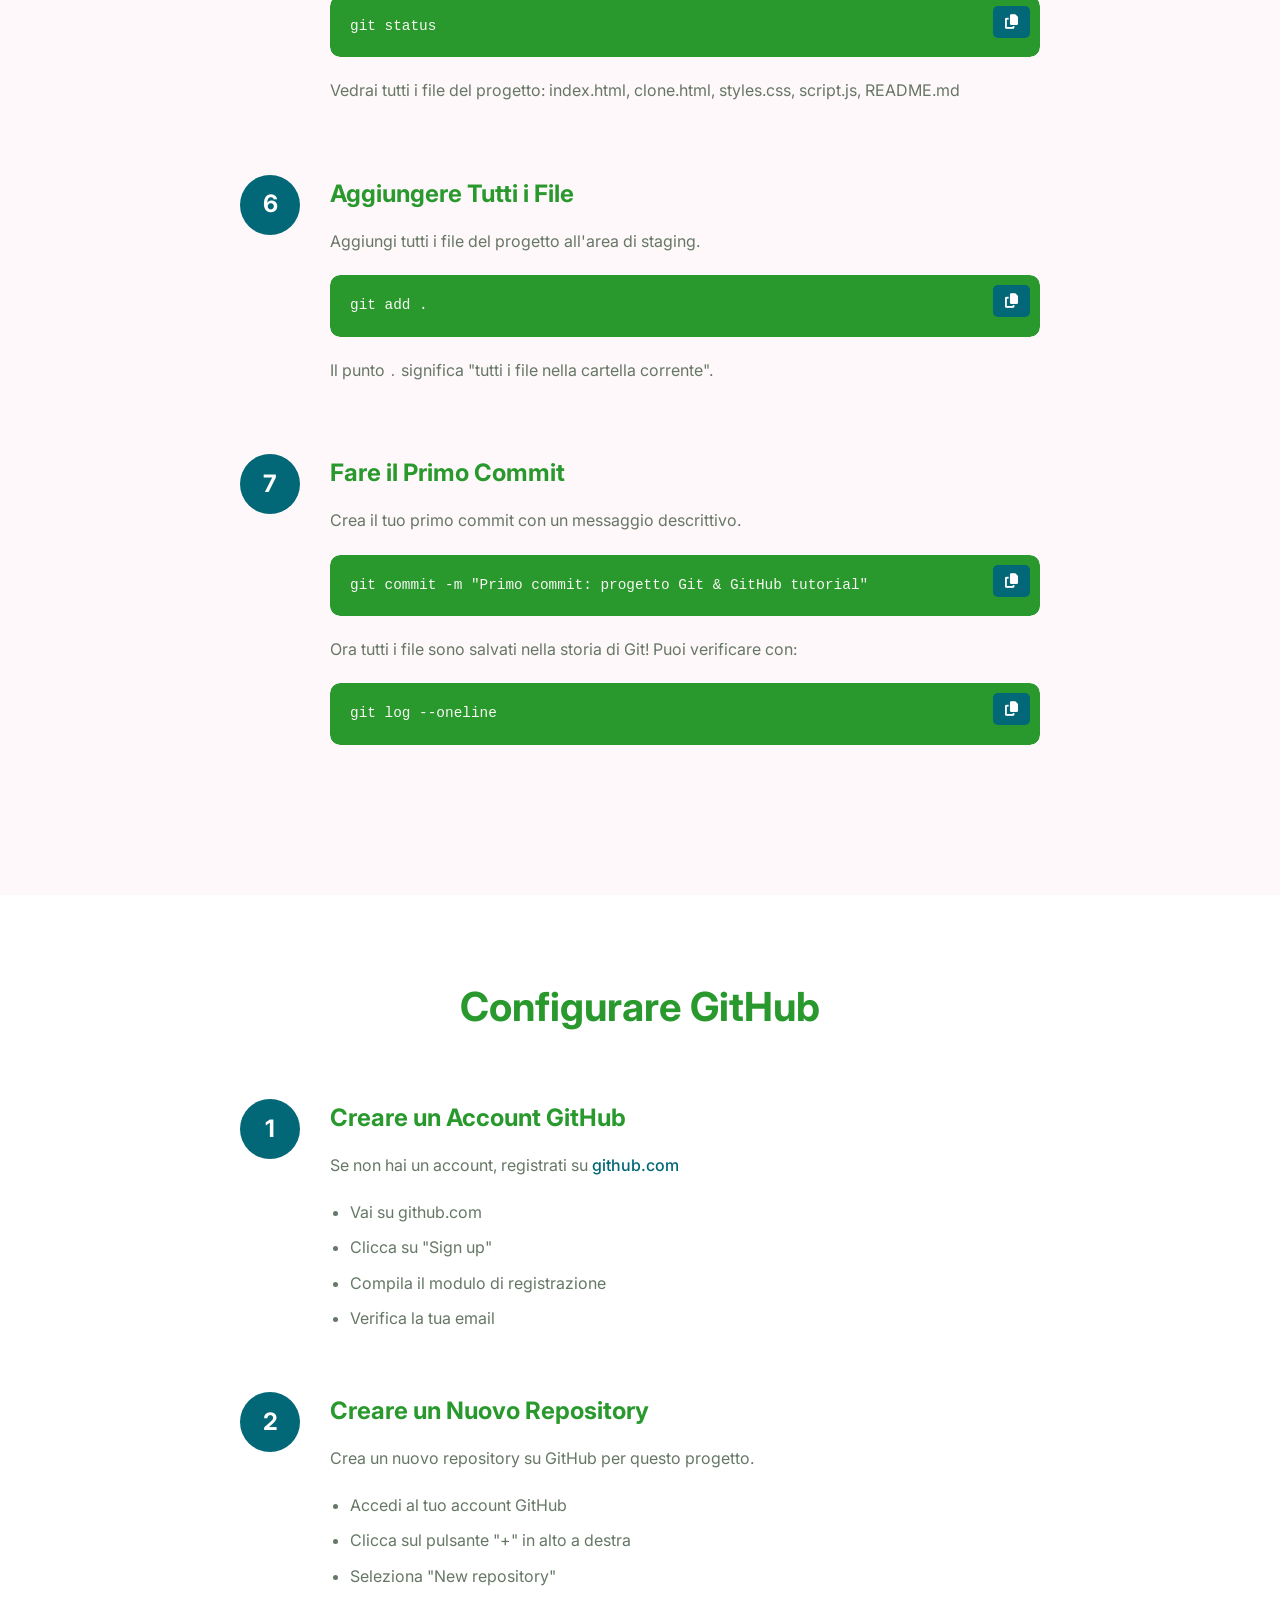
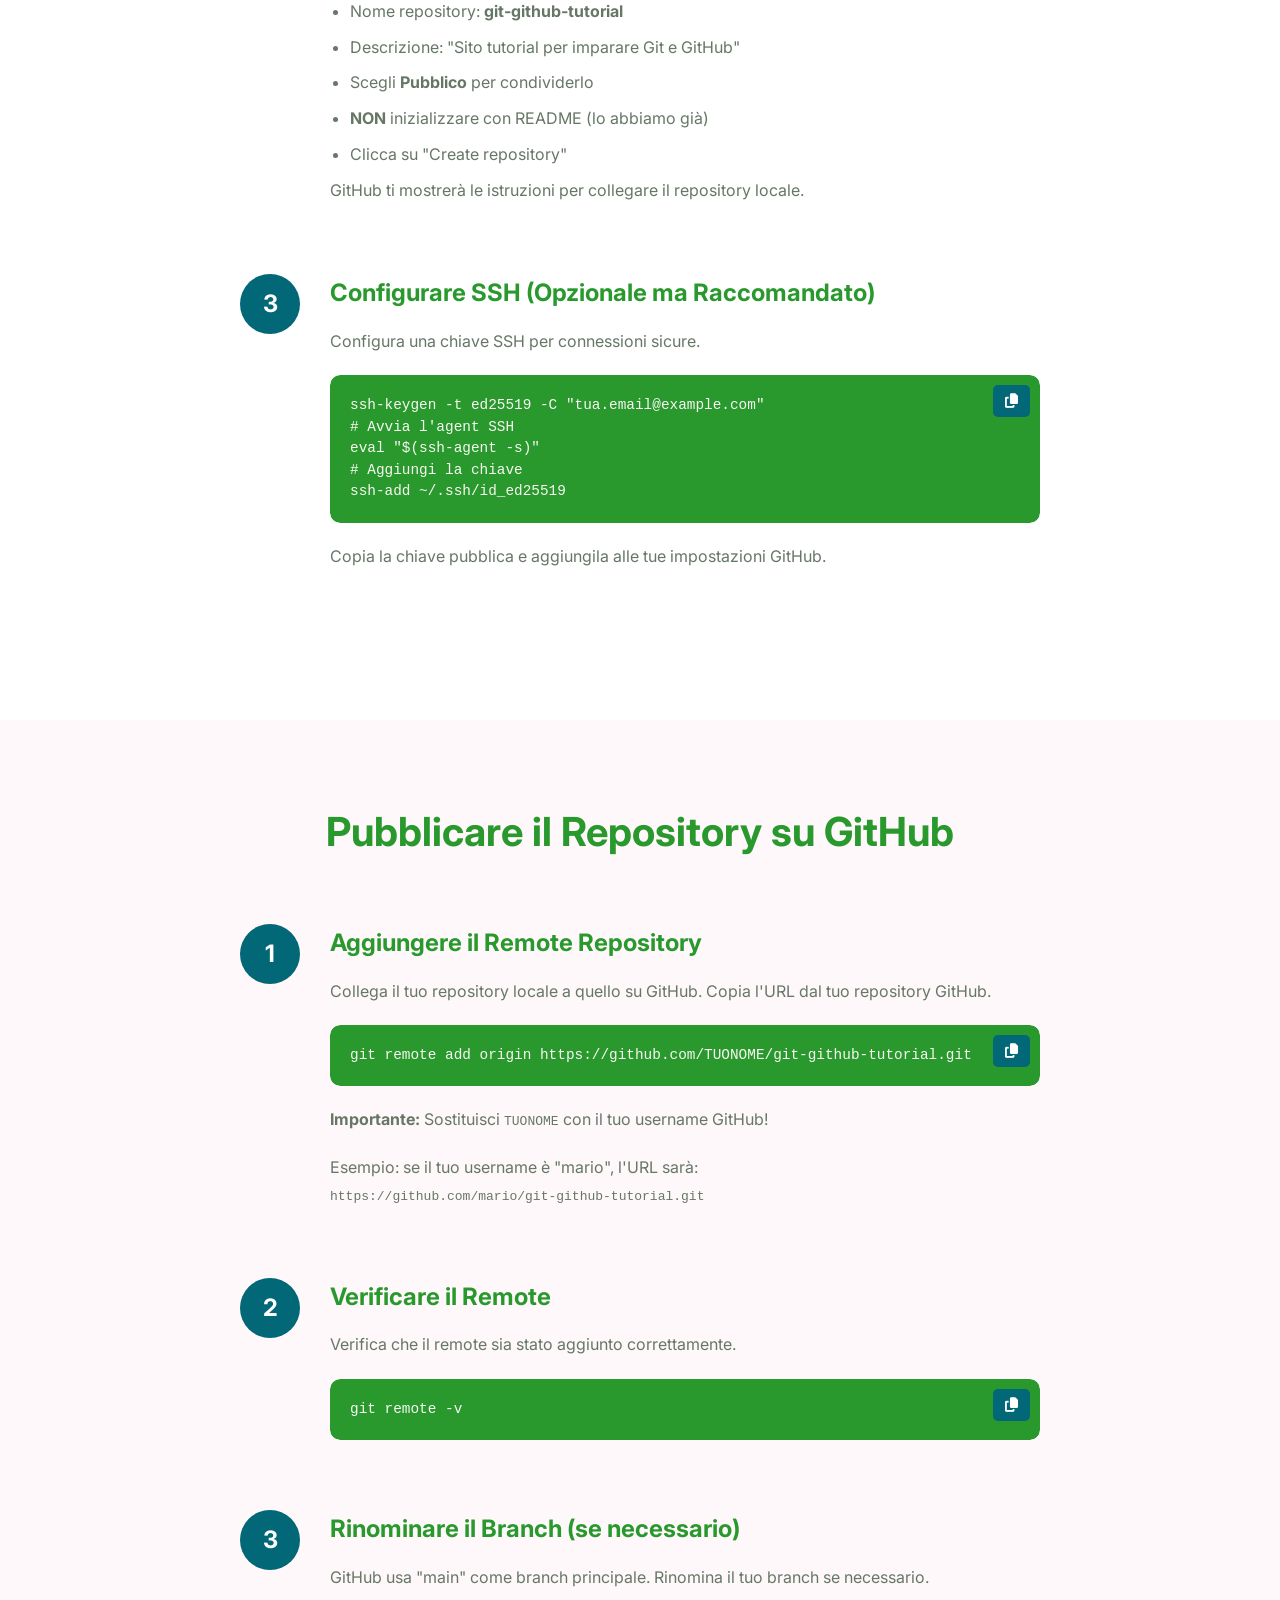
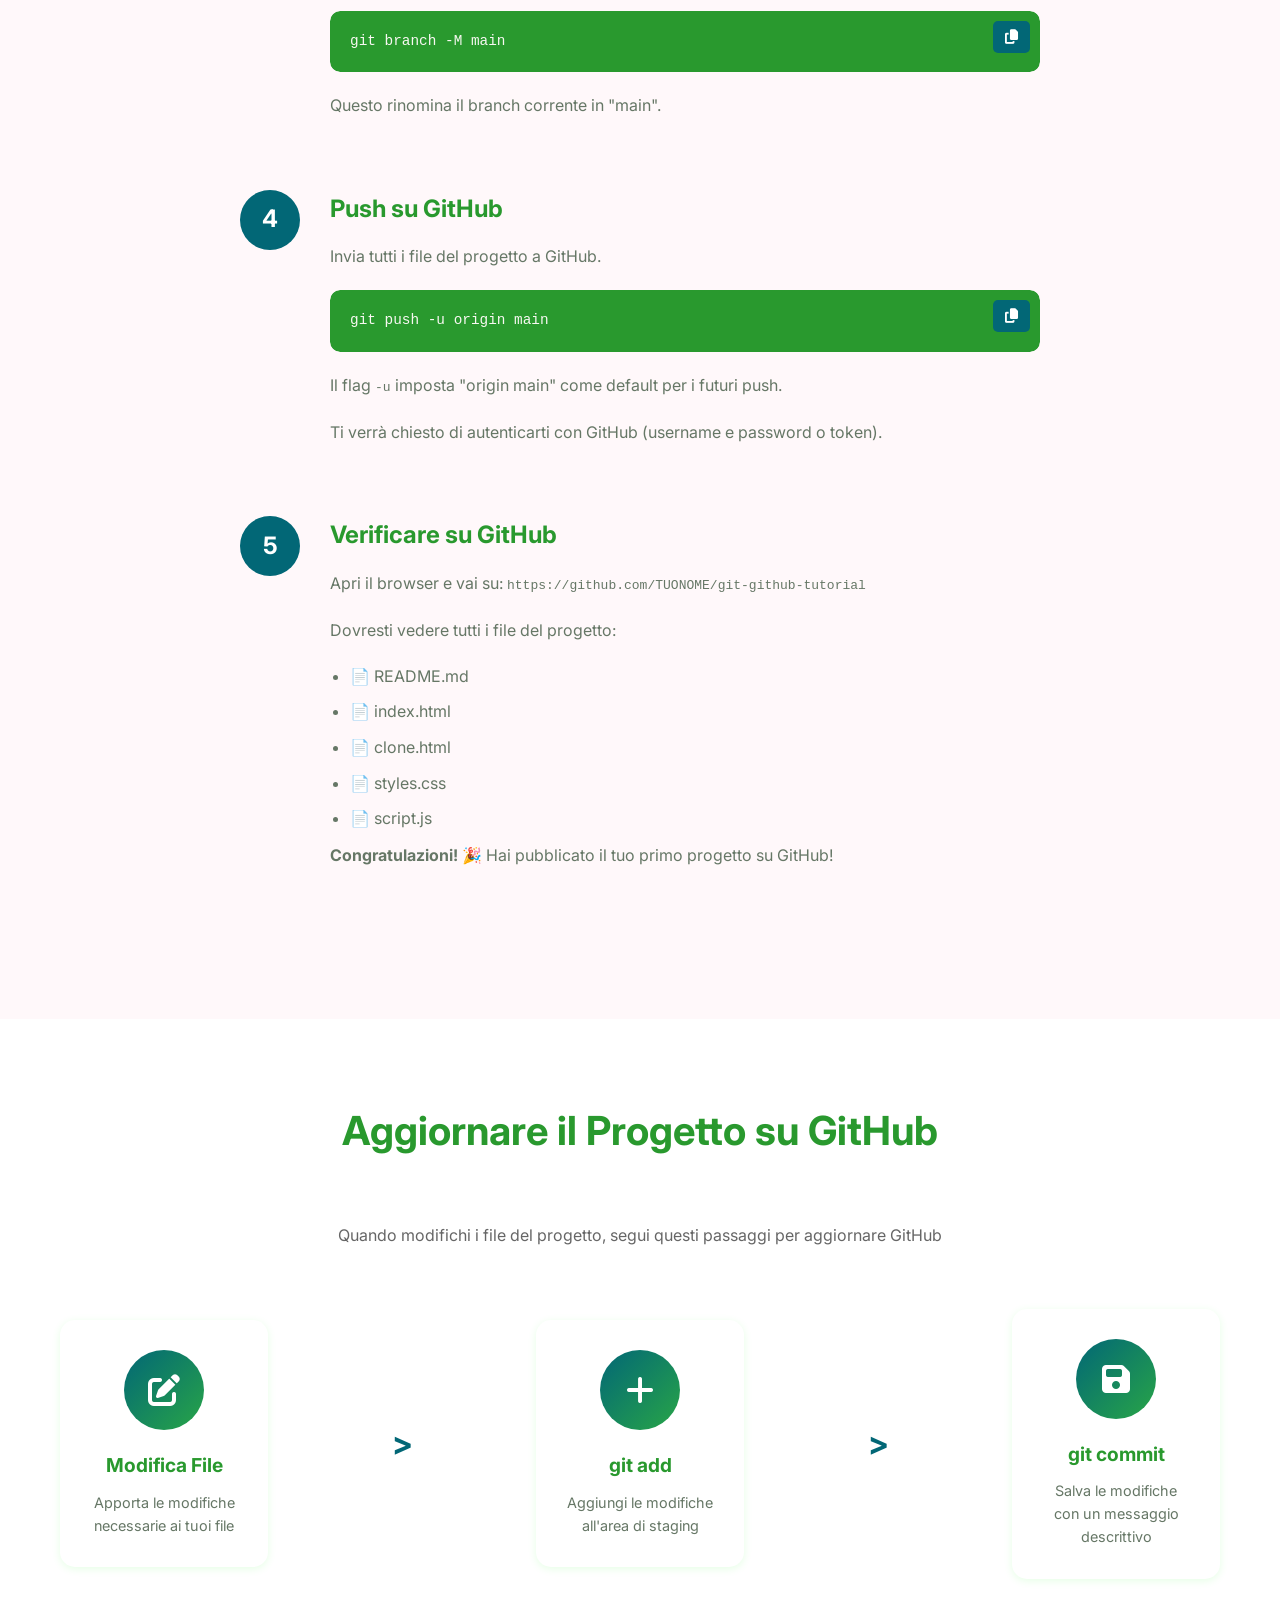
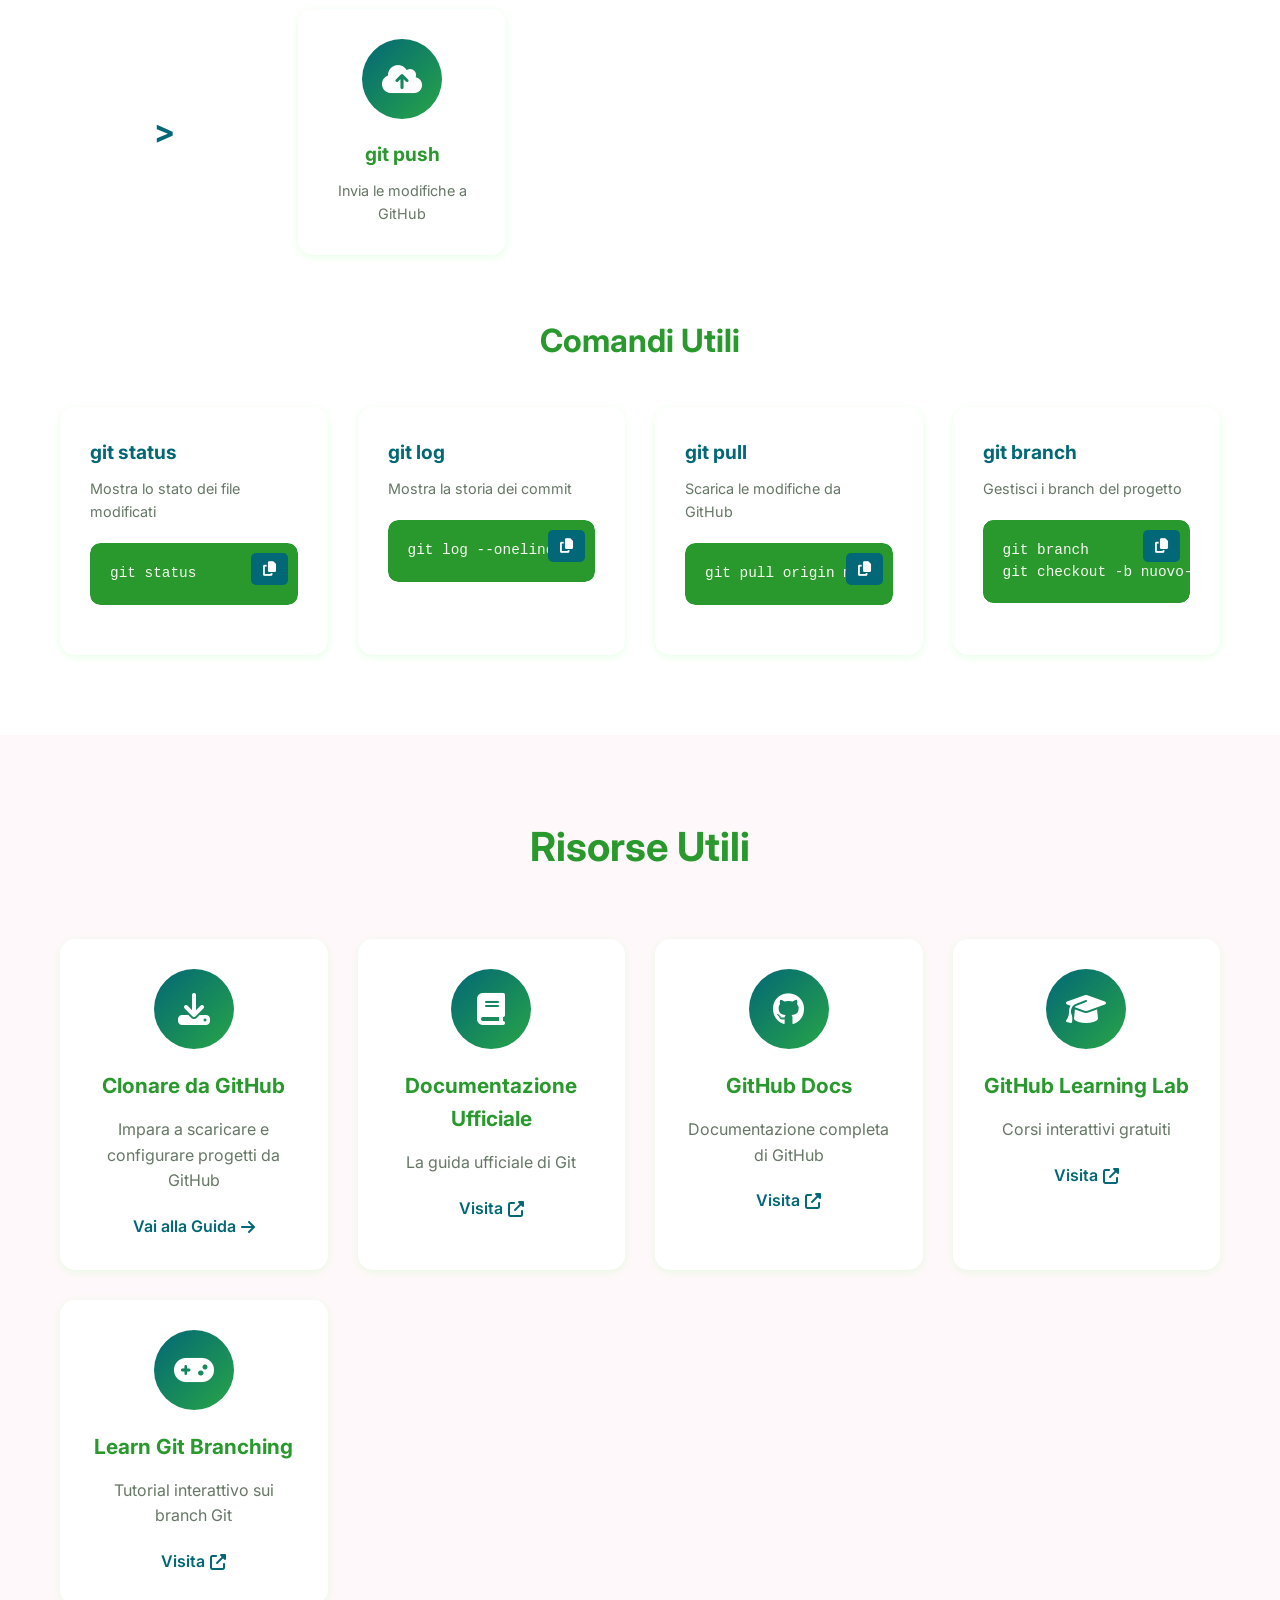
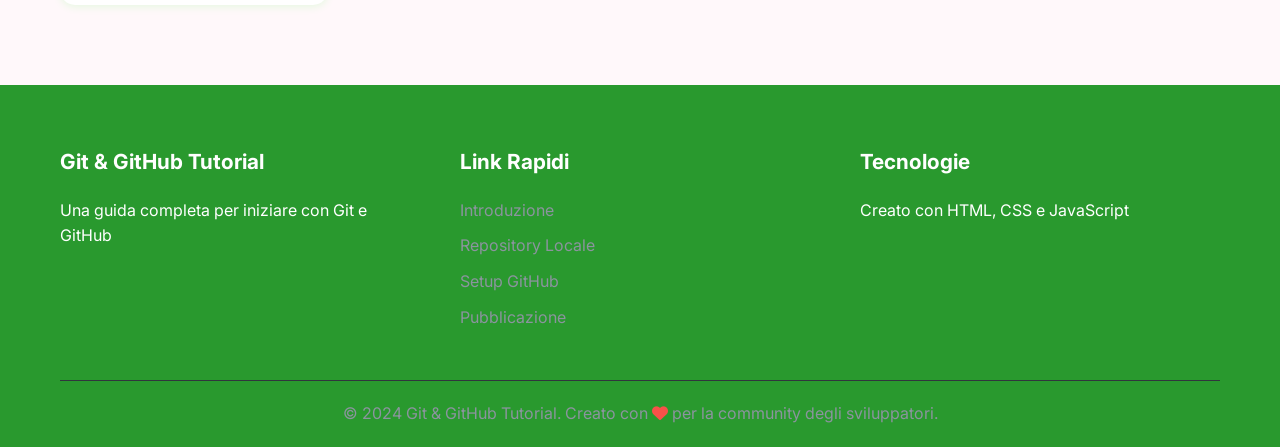
==== commit 3a9f322a: "Update index.html" ====
--- a/index.html
+++ b/index.html
@@ -3,7 +3,7 @@
 <head>
     <meta charset="UTF-8">
     <meta name="viewport" content="width=device-width, initial-scale=1.0">
-    <title>Git & GitHub - Guida Completa</title>
+    <title>Git & GitHub Tutorial di Diego</title>
     <link rel="stylesheet" href="styles.css">
     <link href="https://fonts.googleapis.com/css2?family=Inter:wght@300;400;500;600;700&display=swap" rel="stylesheet">
     <link rel="stylesheet" href="https://cdnjs.cloudflare.com/ajax/libs/font-awesome/6.4.0/css/all.min.css">
@@ -14,7 +14,7 @@
             <div class="nav-container">
                 <div class="nav-logo">
                     <i class="fab fa-git-alt"></i>
-                    <span>Git & GitHub</span>
+                    <span>Git & GitHub di Diego</span>
                 </div>
                 <ul class="nav-menu">
                     <li><a href="index.html">Pubblicare su GitHub</a></li>
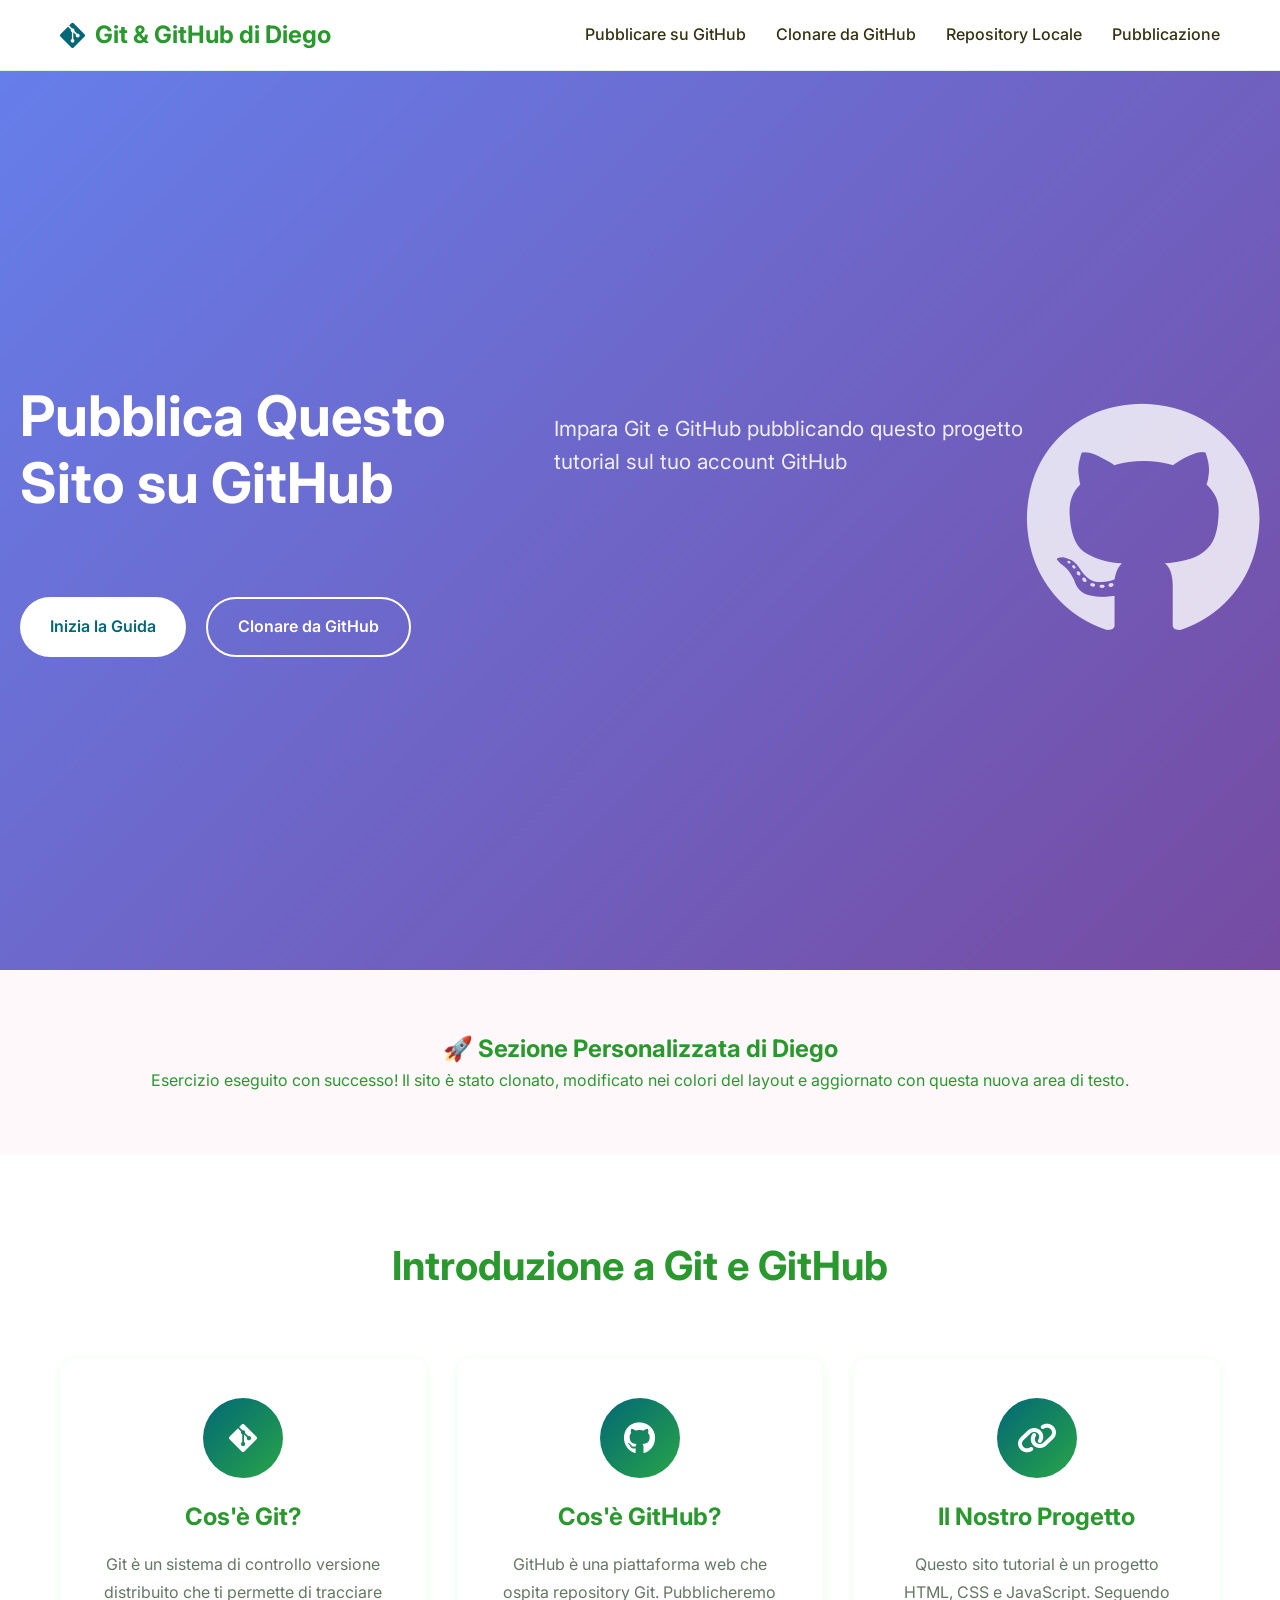
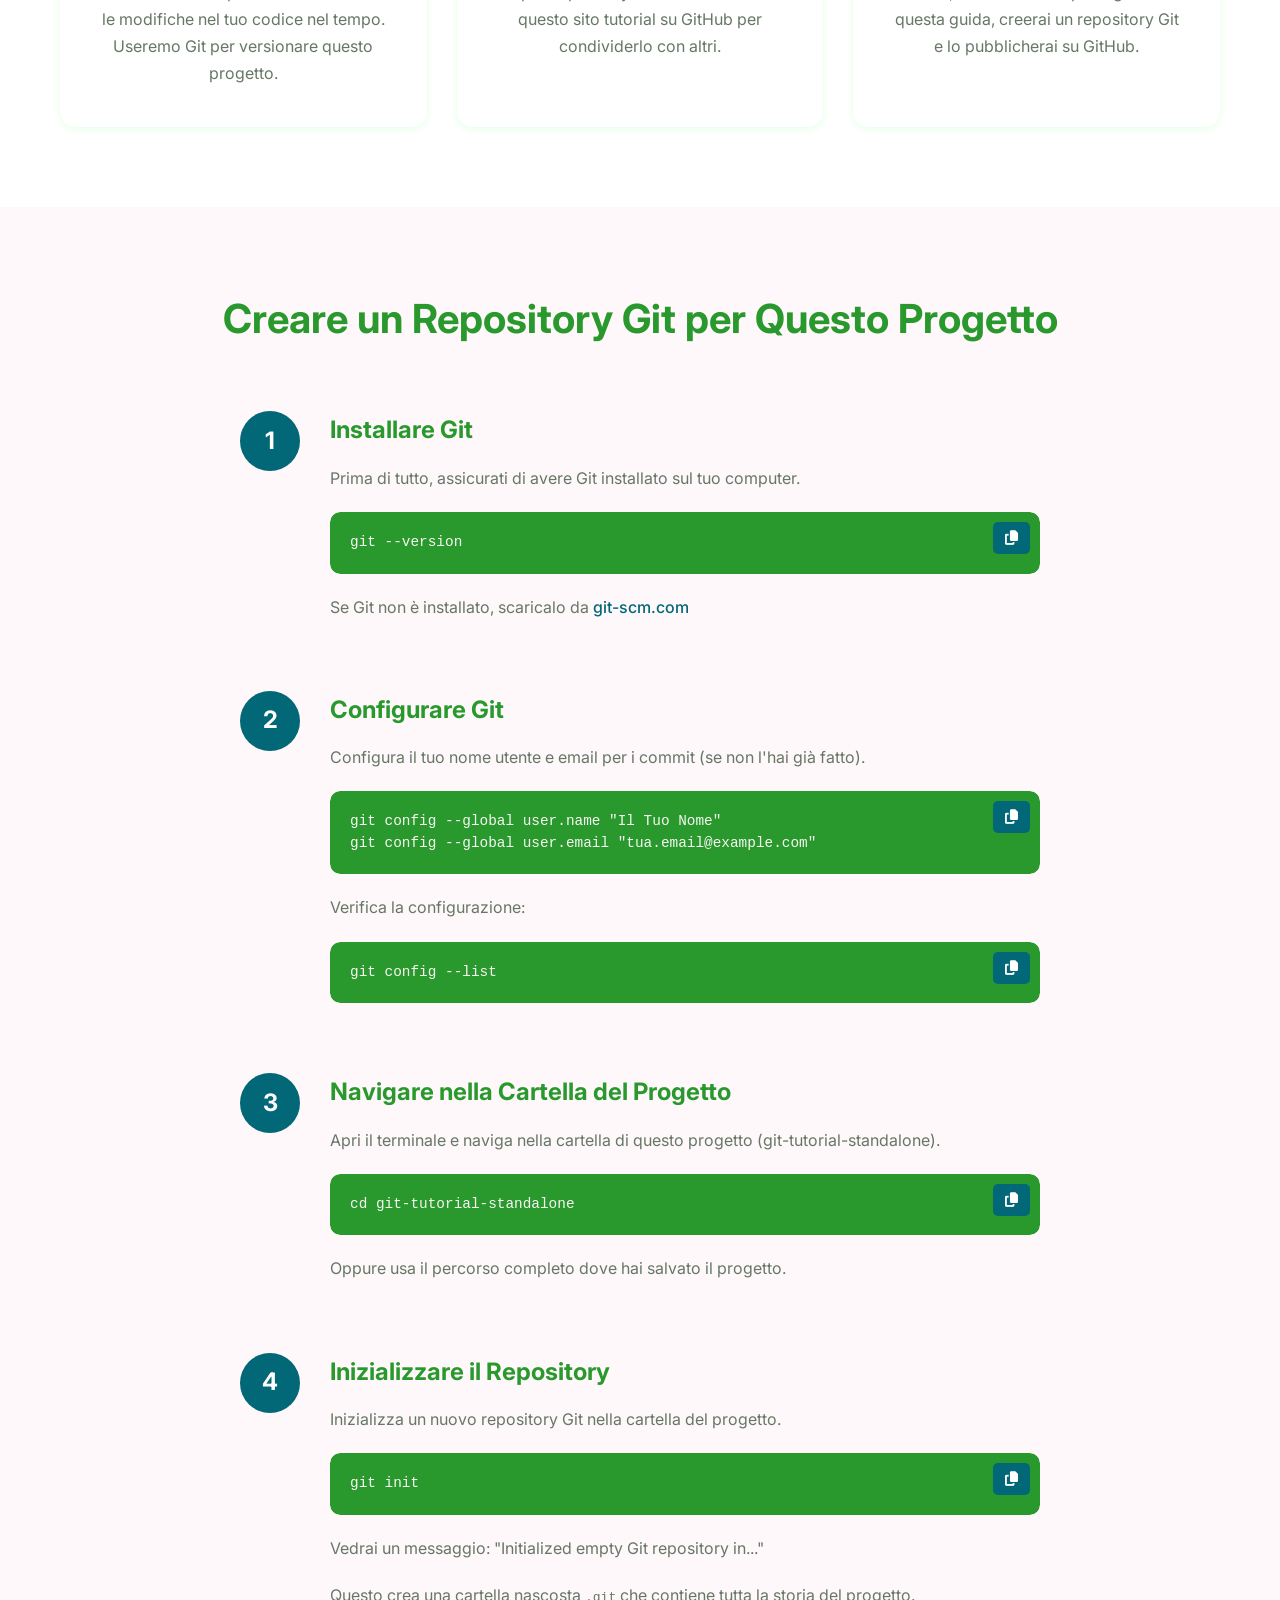
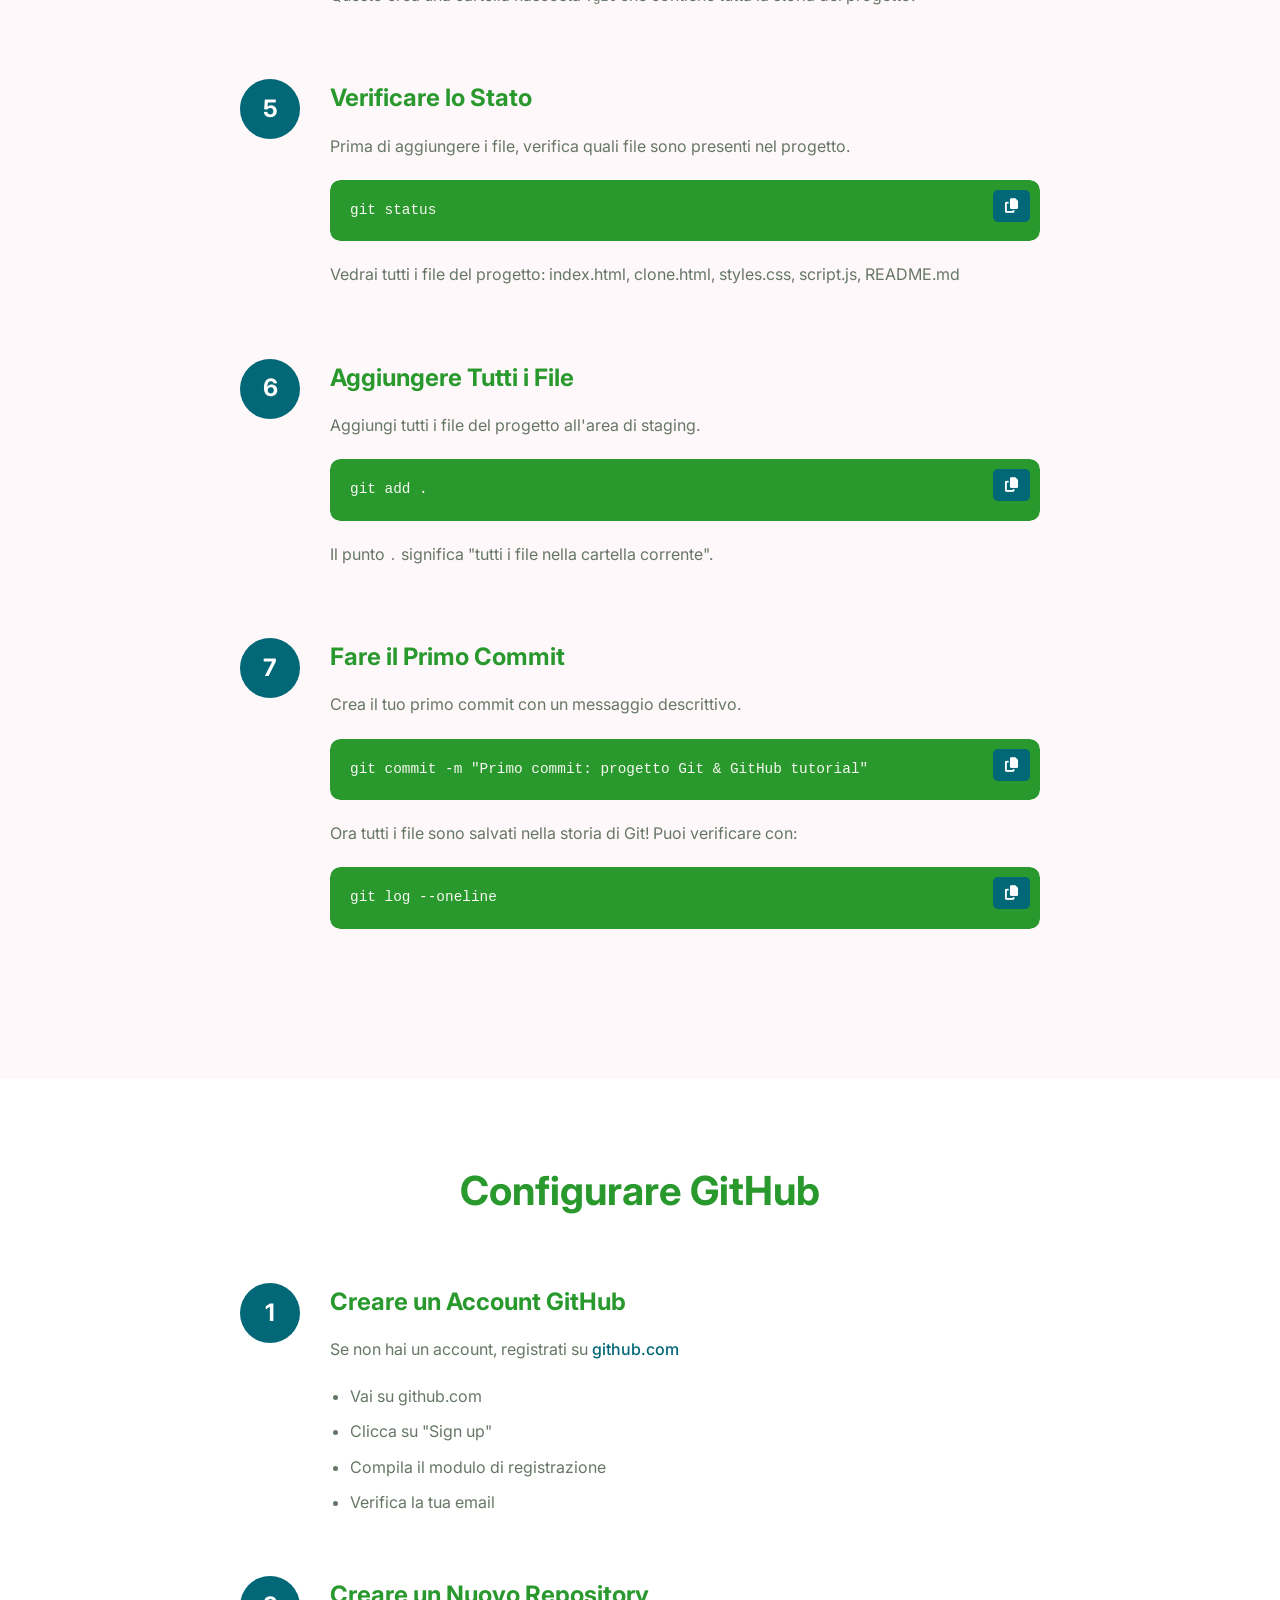
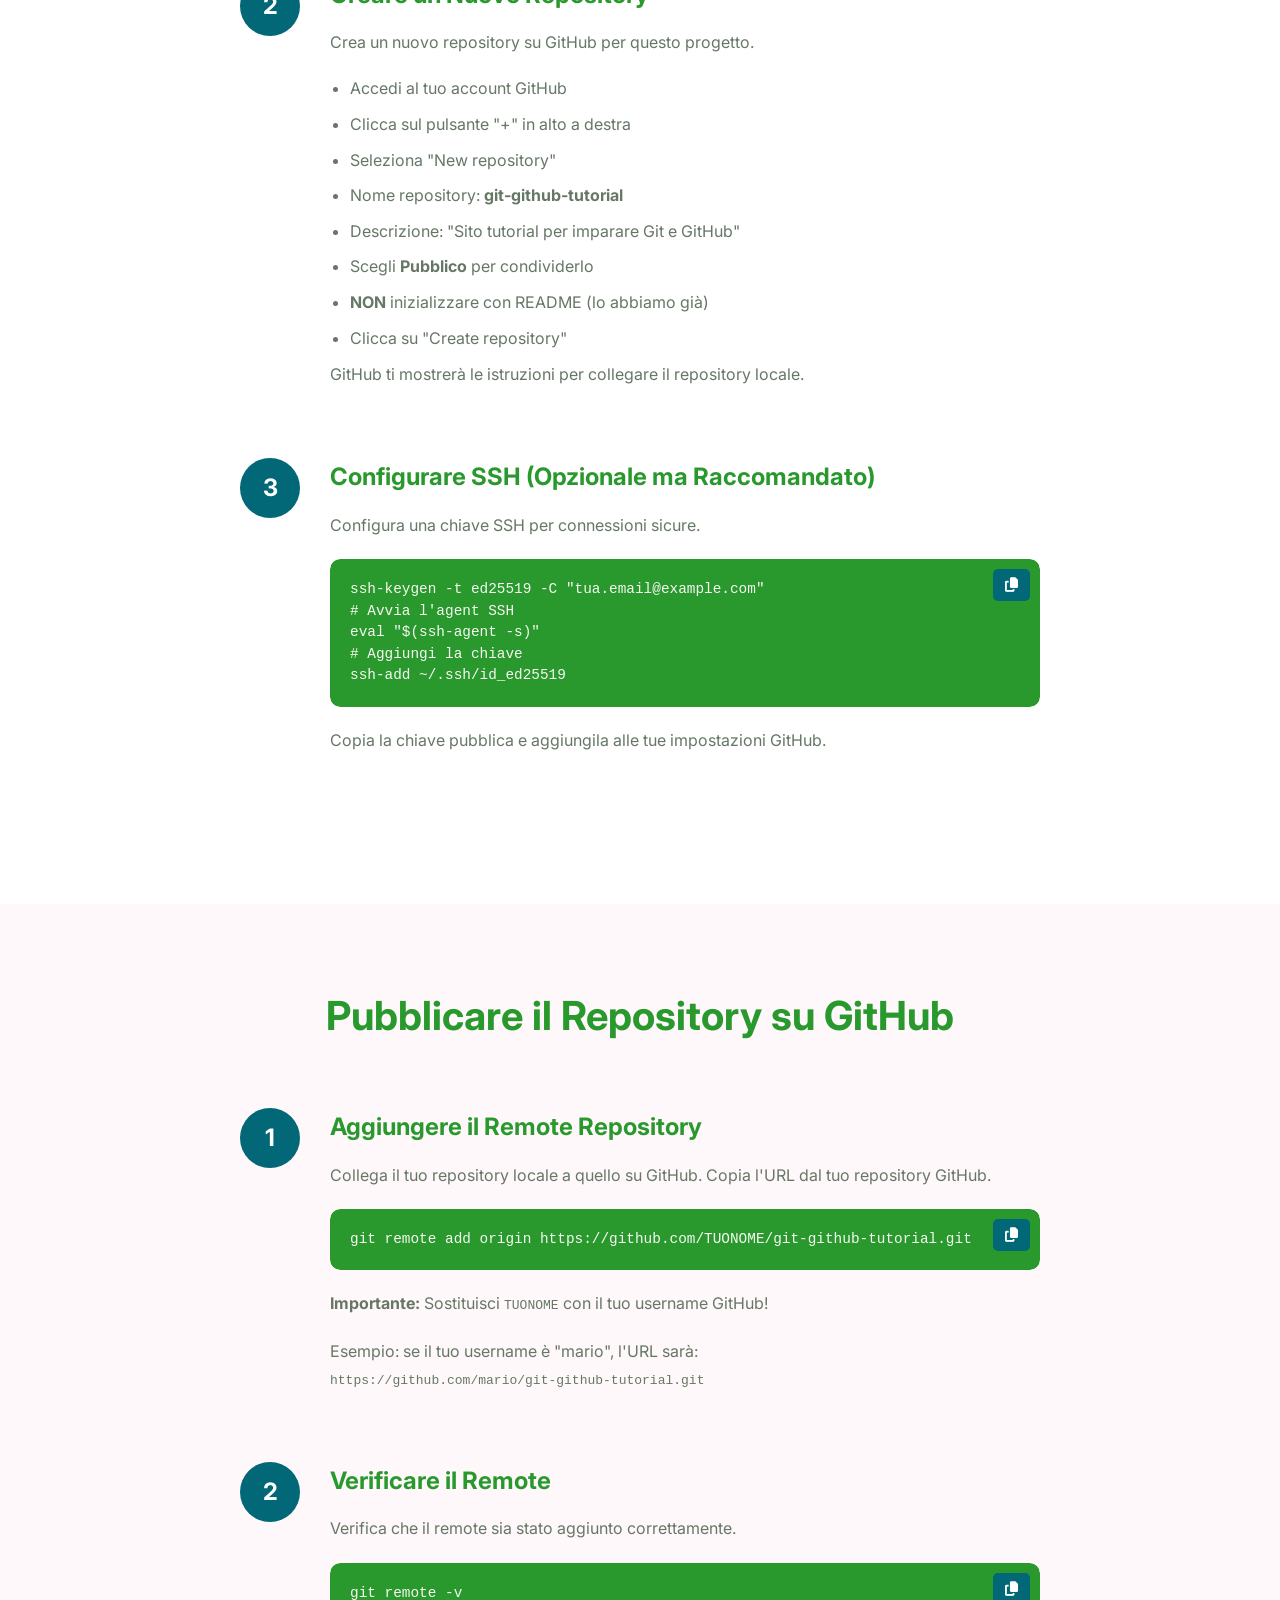
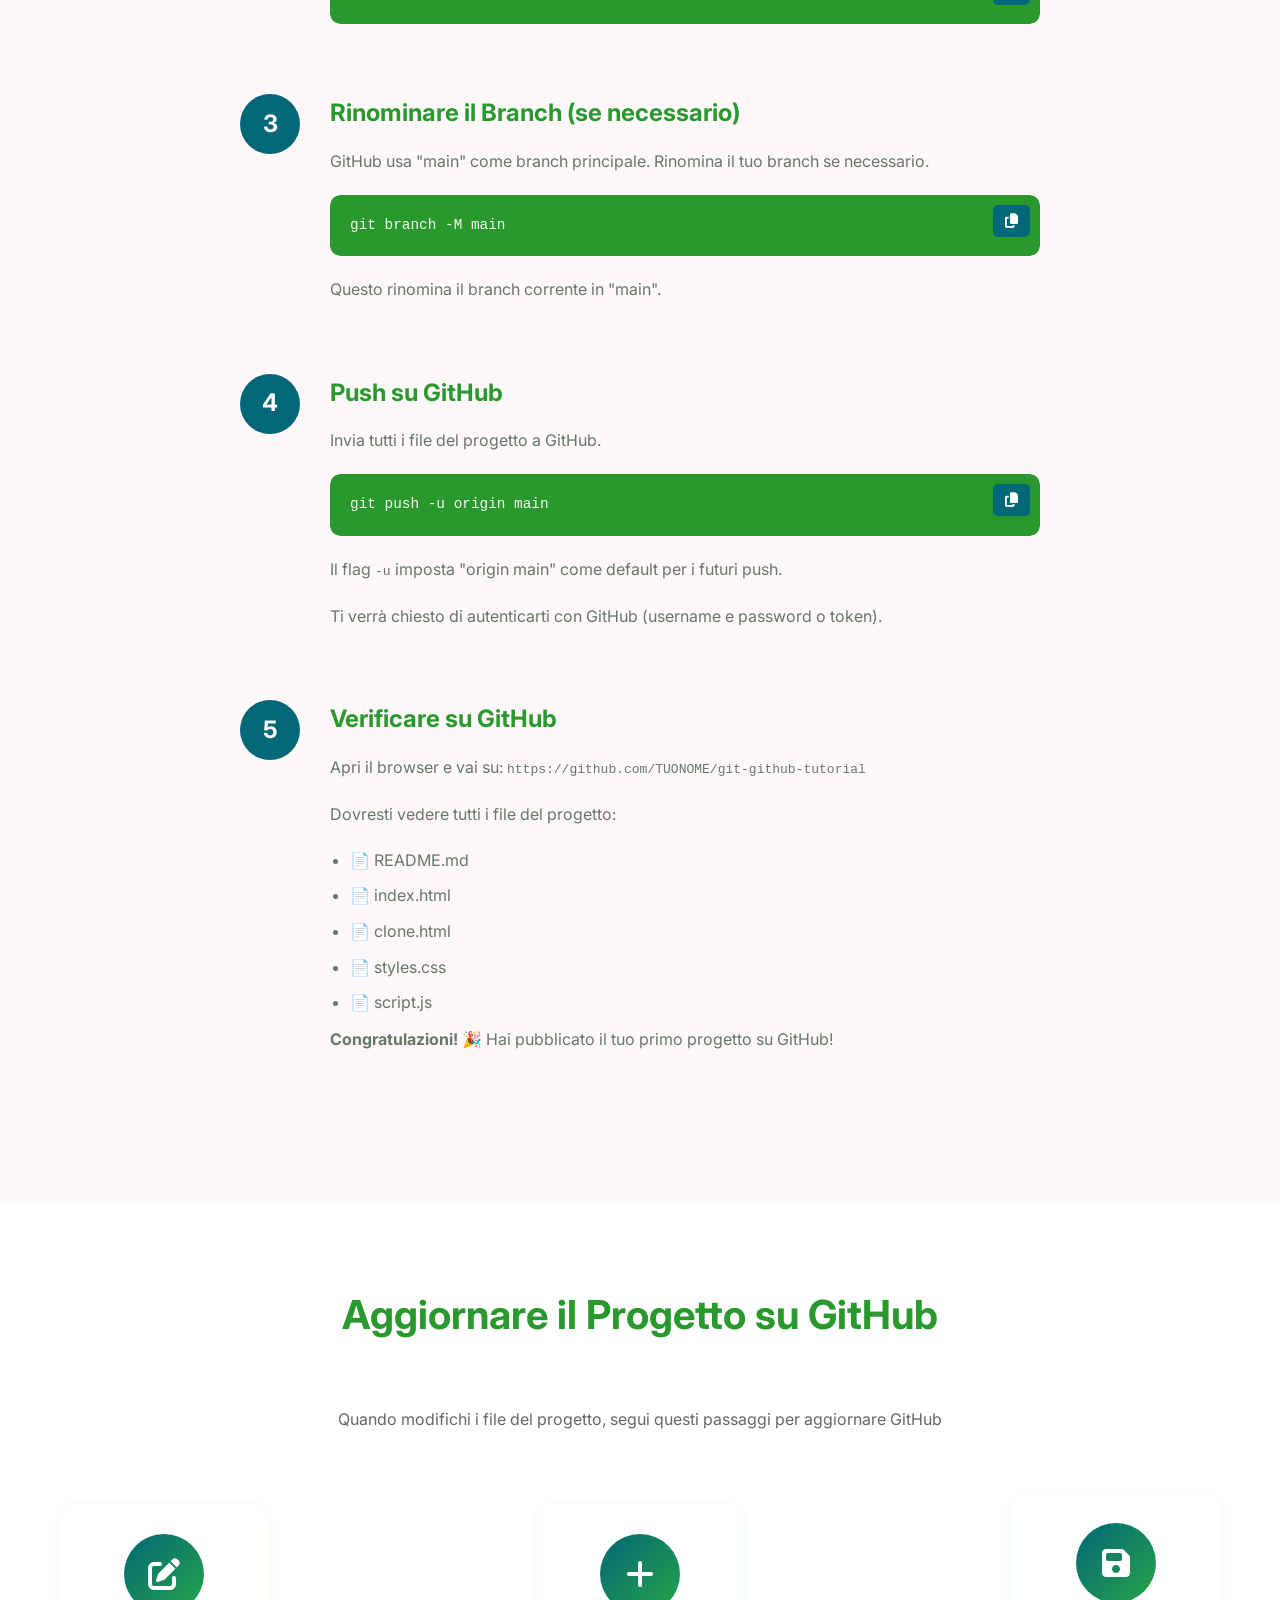
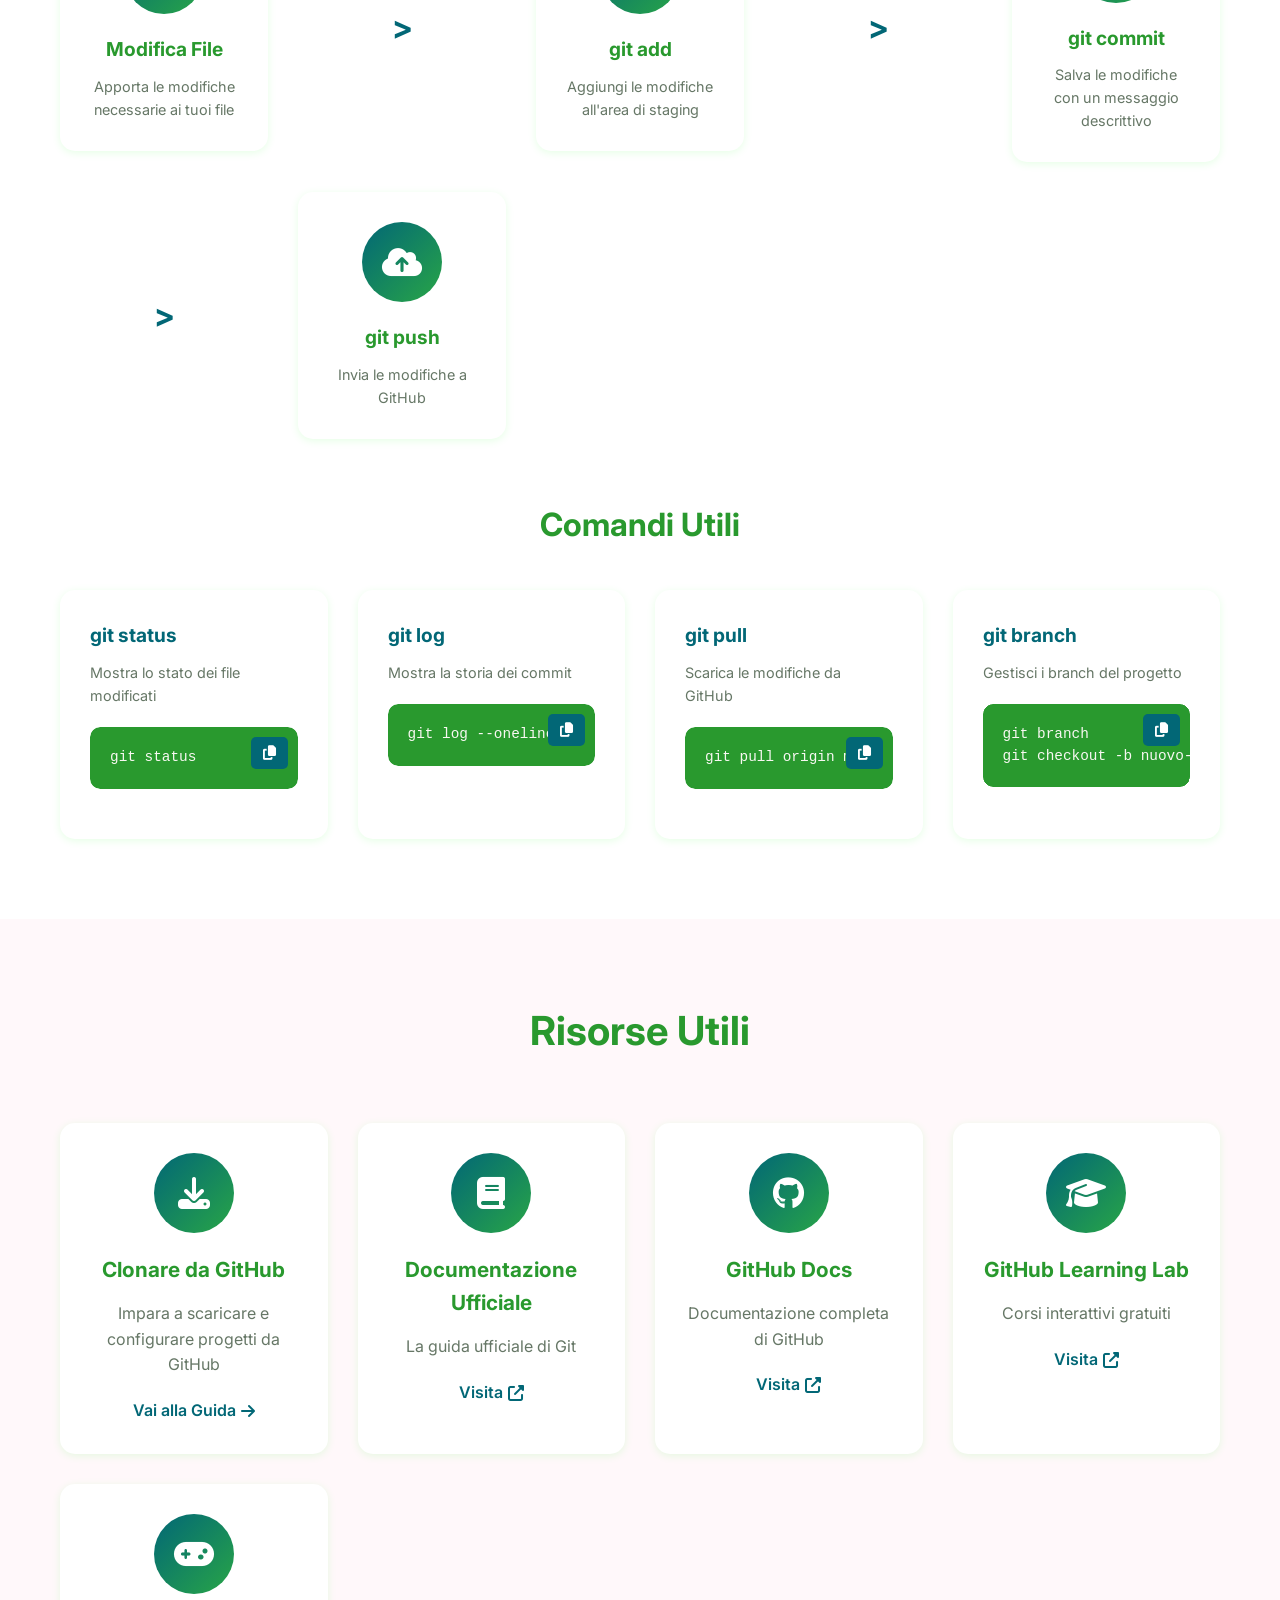
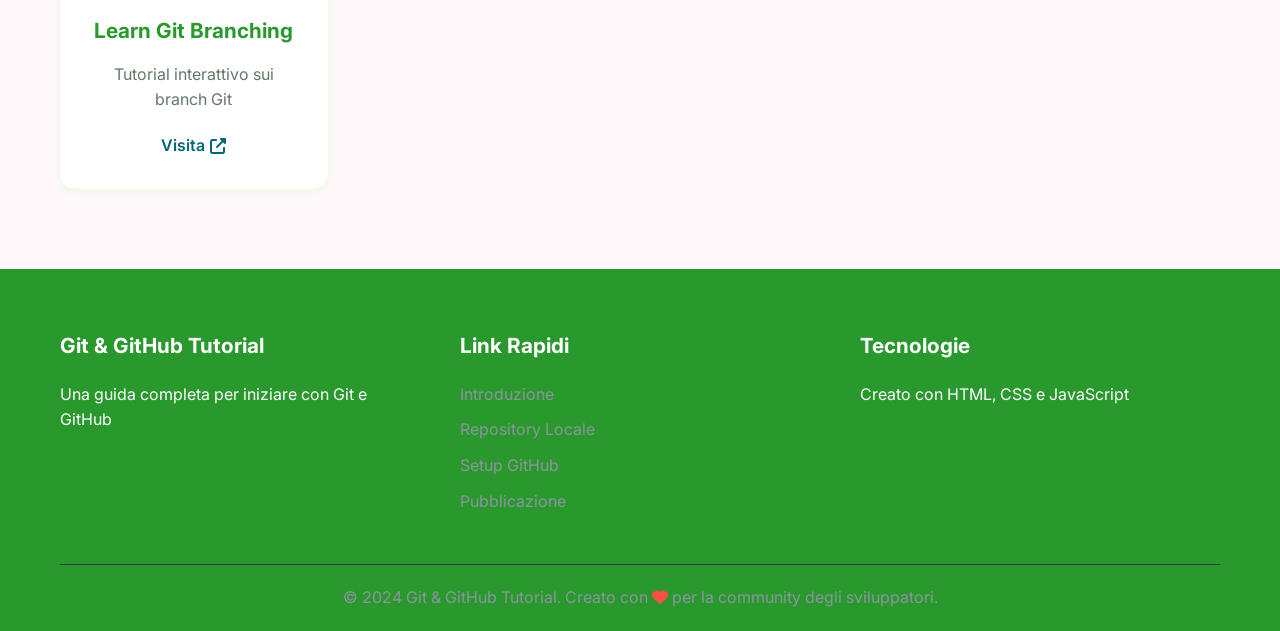
==== commit e3aa1dc4: "Update index.html" ====
--- a/index.html
+++ b/index.html
@@ -45,6 +45,12 @@
                 <i class="fab fa-github"></i>
             </div>
         </section>
+        <section id="sezione-diego" style="padding: 60px 20px; text-align: center; background-color: var(--light-color); color: var(--dark-color);">
+            <div class="container">
+                <h2>🚀 Sezione Personalizzata di Diego</h2>
+                <p>Esercizio eseguito con successo! Il sito è stato clonato, modificato nei colori del layout e aggiornato con questa nuova area di testo.</p>
+            </div>
+        </section>
 
         <section id="introduction" class="section">
             <div class="container">
